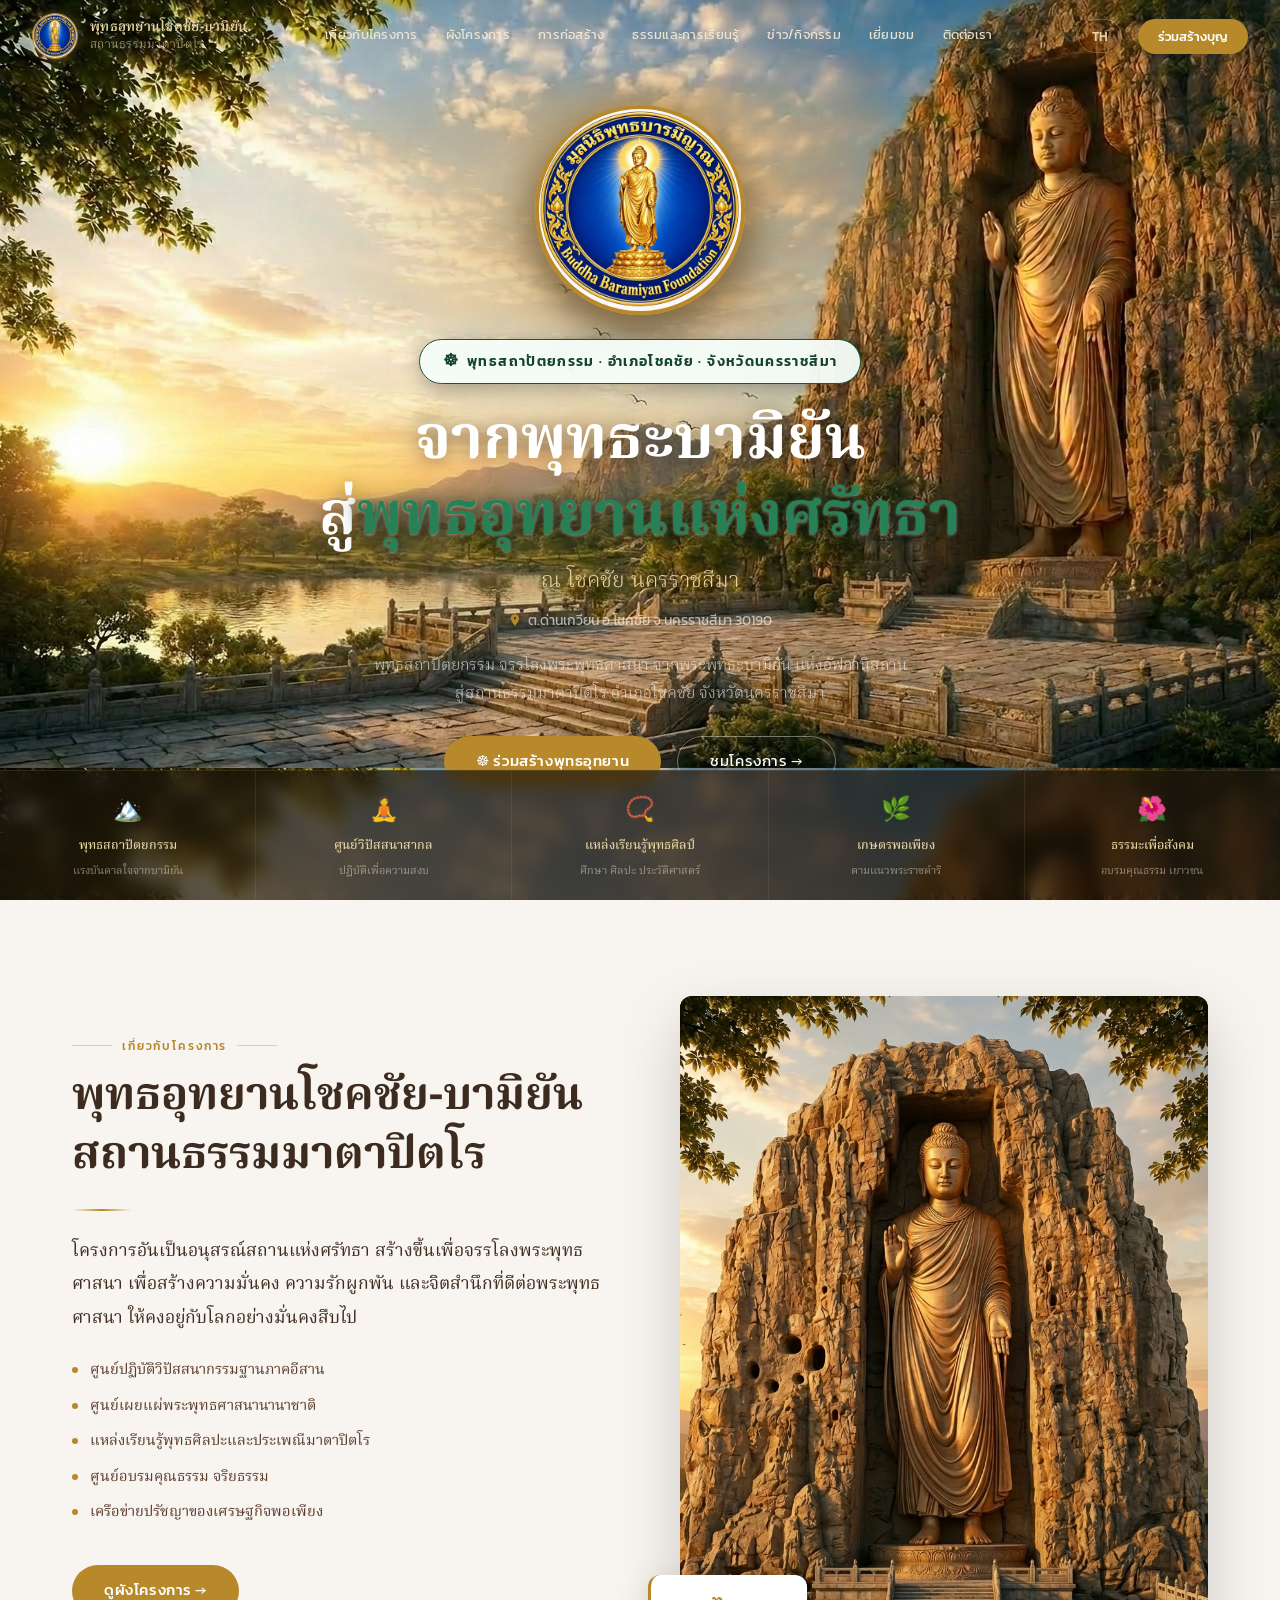
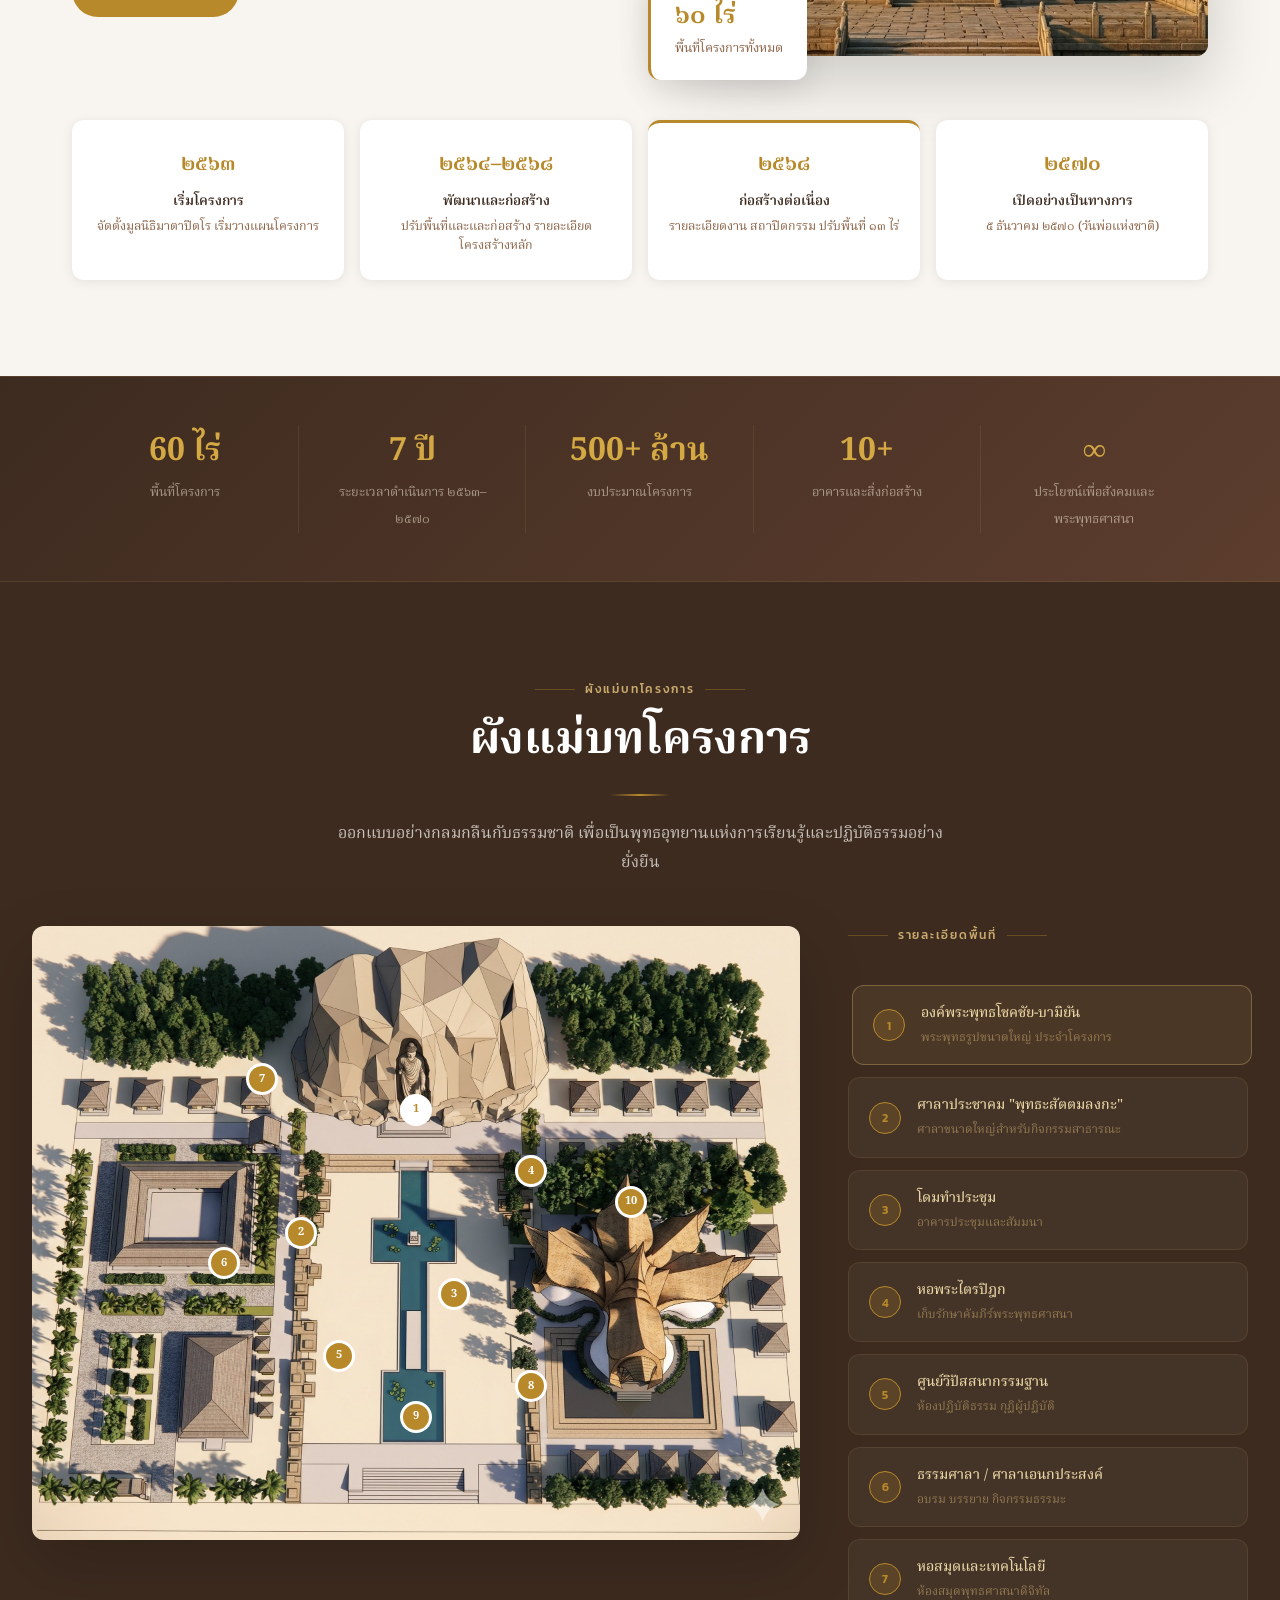
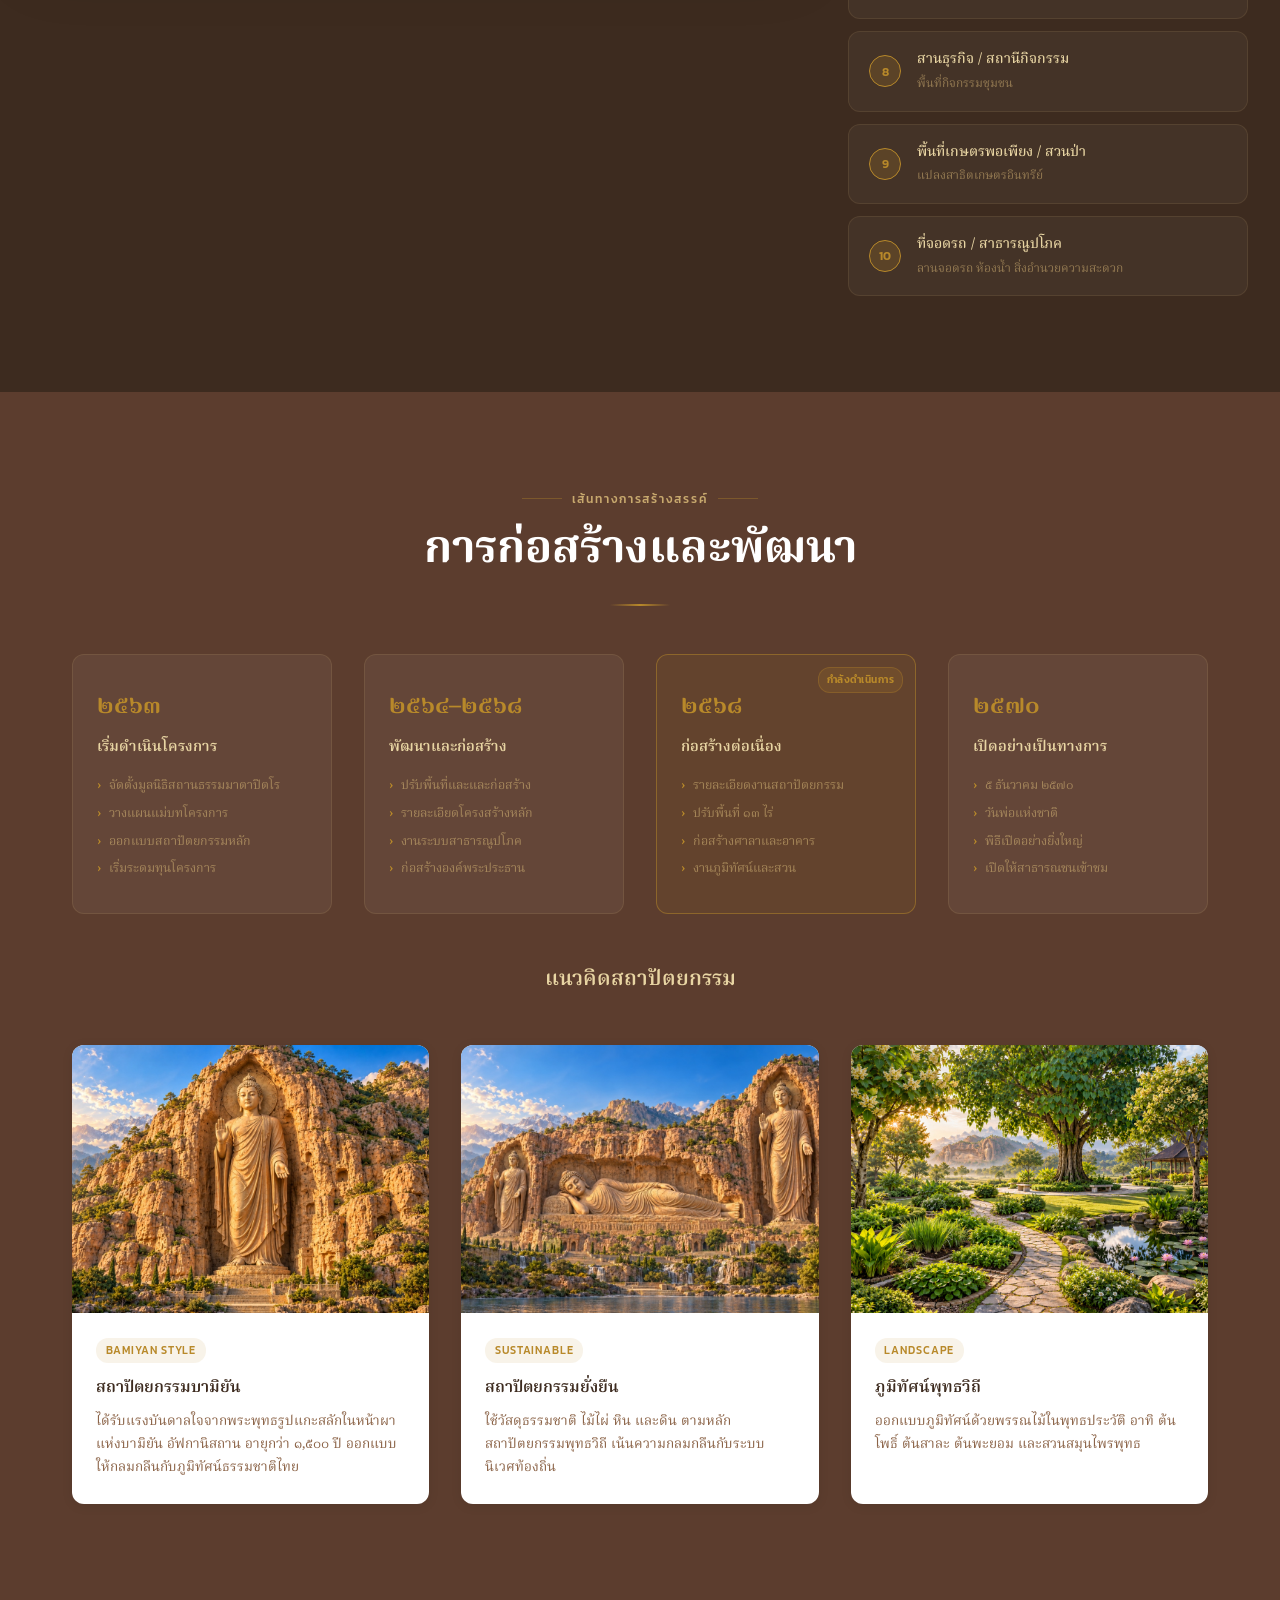
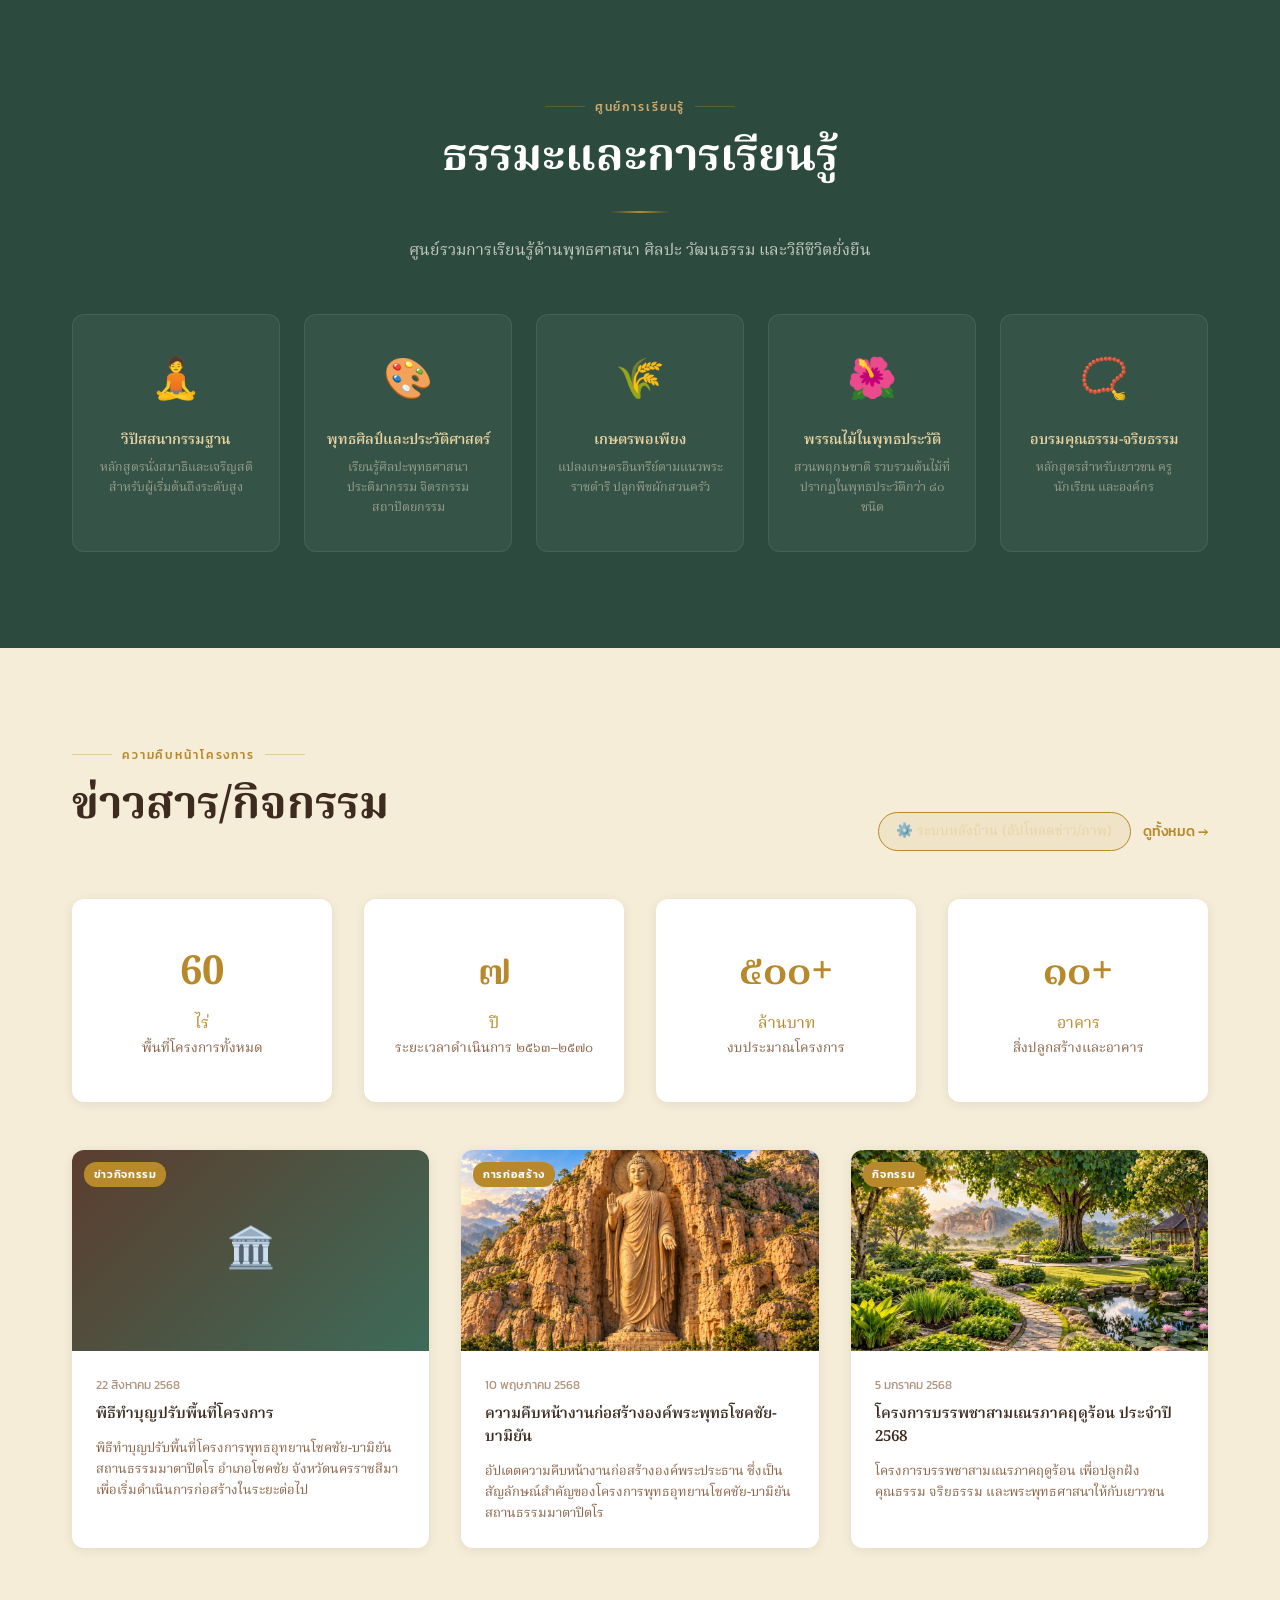
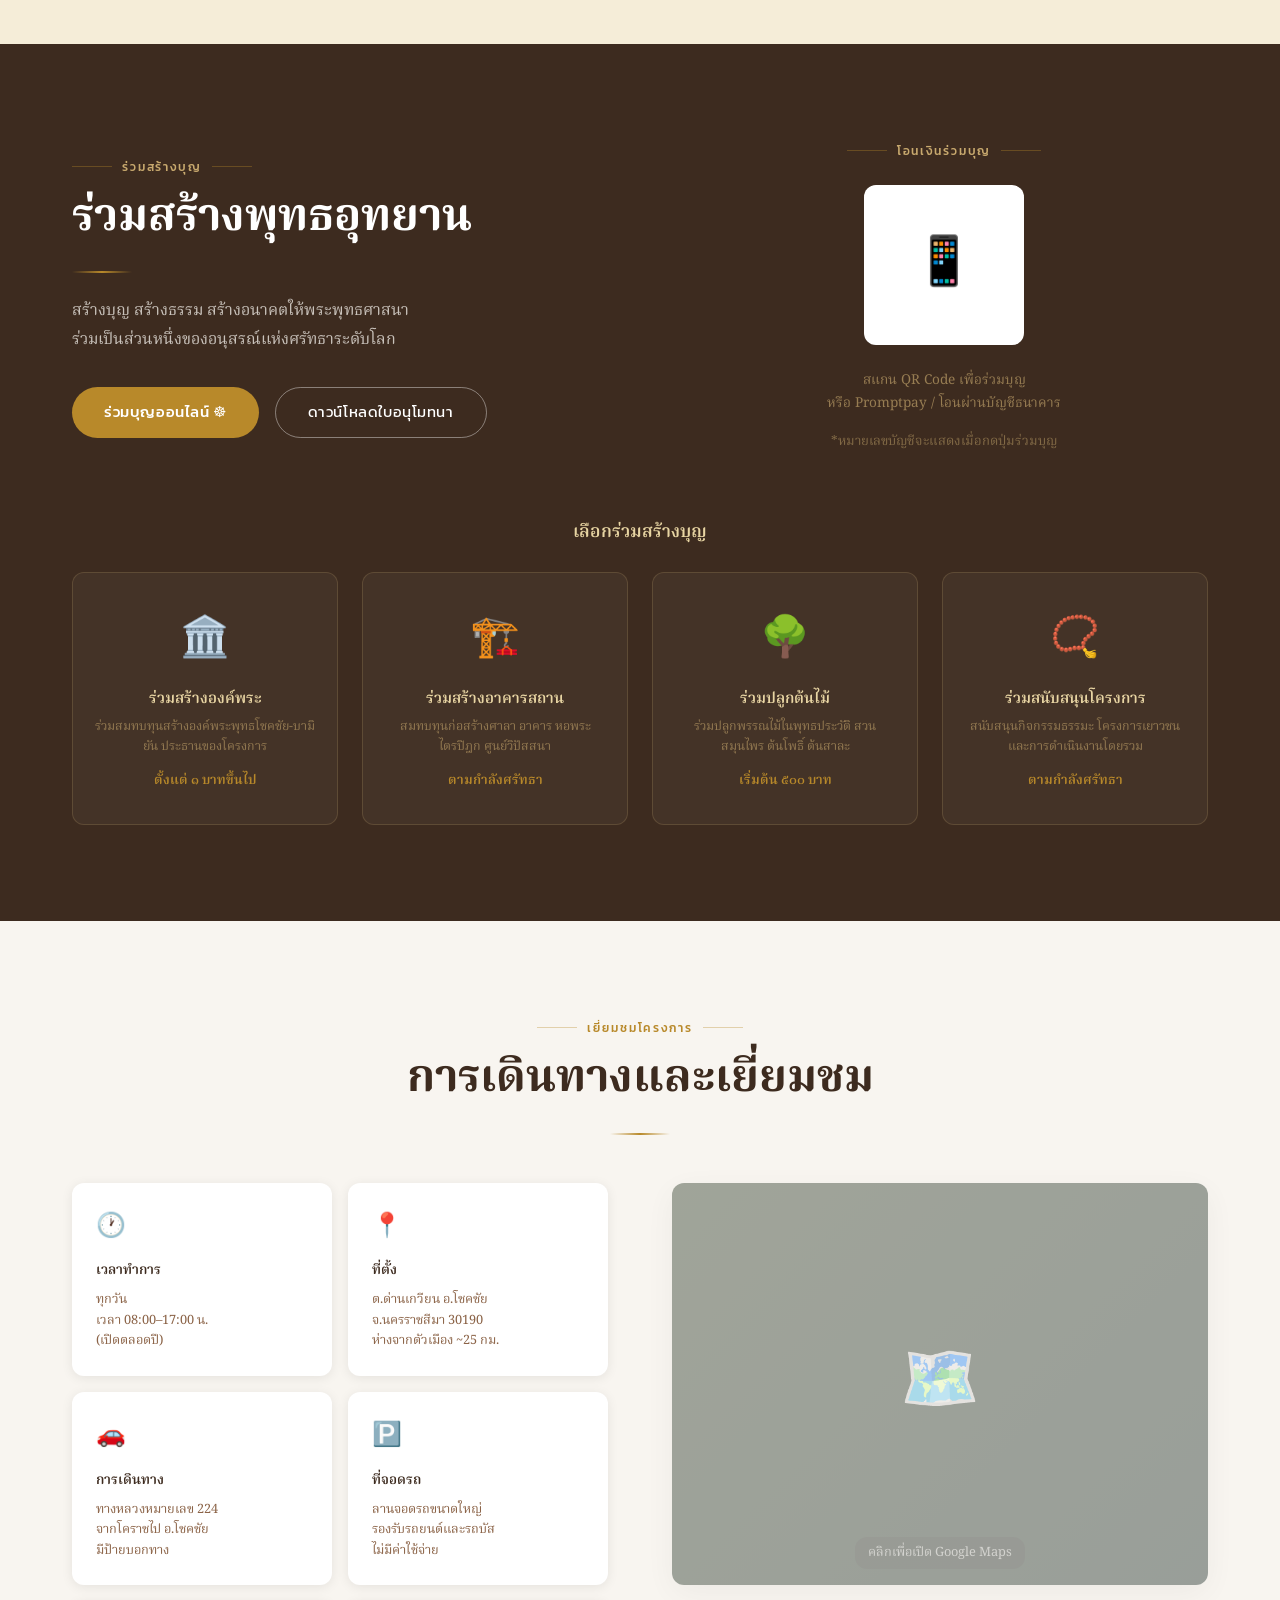
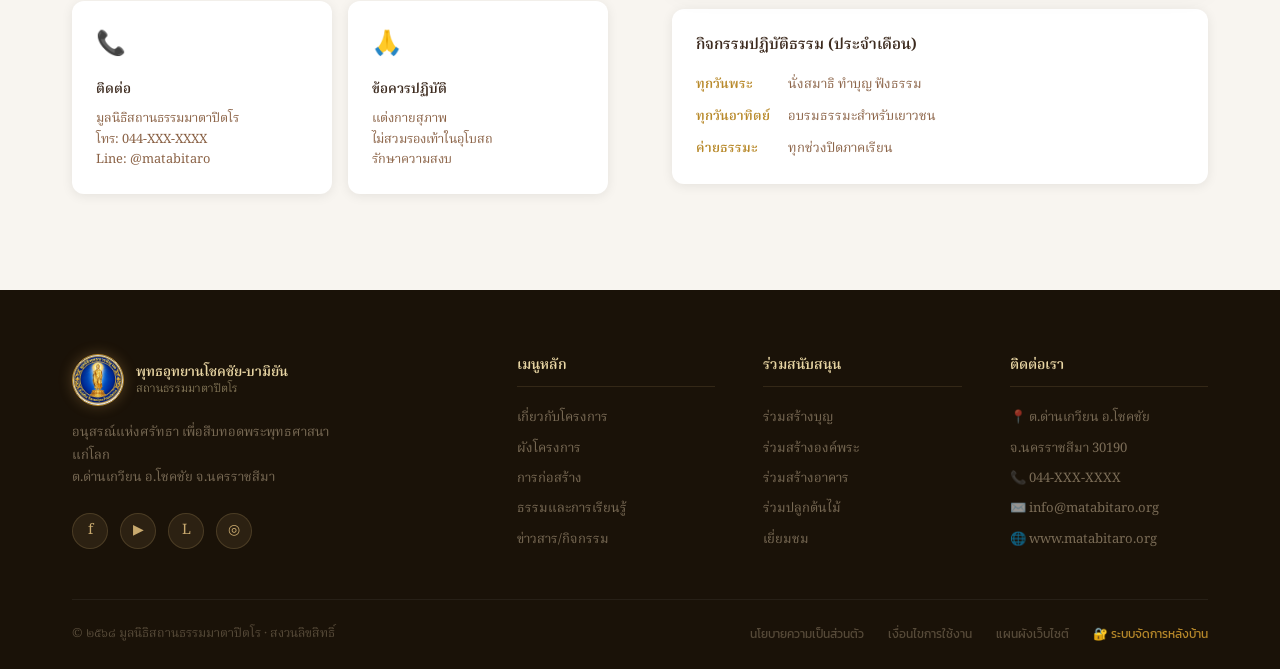
==== index.html @ bf99170a "feat: complete website design with Client-side CMS admin portal and updated assets" ====
<!DOCTYPE html>
<html lang="th">
<head>
  <meta charset="UTF-8" />
  <meta name="viewport" content="width=device-width, initial-scale=1.0" />
  <meta name="description" content="พุทธอุทยานโชคชัย-บามิยัน สถานธรรมมาตาปิตโร อำเภอโชคชัย จังหวัดนครราชสีมา — จรรโลงพระพุทธศาสนา ศูนย์วิปัสสนา และแหล่งเรียนรู้พุทธศิลป์ระดับนานาชาติ" />
  <meta name="keywords" content="พุทธอุทยานโชคชัย, บามิยัน, สถานธรรมมาตาปิตโร, วิปัสสนา, โชคชัย, นครราชสีมา, Buddhist Park, Bamiyan" />
  <meta property="og:title" content="พุทธอุทยานโชคชัย-บามิยัน สถานธรรมมาตาปิตโร" />
  <meta property="og:description" content="จรรโลงพระพุทธศาสนา สู่อนุสรณ์แห่งศรัทธาระดับโลก ณ โชคชัย นครราชสีมา" />
  <meta property="og:type" content="website" />
  <title>พุทธอุทยานโชคชัย-บามิยัน | สถานธรรมมาตาปิตโร</title>
  <link rel="icon" type="image/jpeg" href="images/logo.jpg" />
  <link rel="apple-touch-icon" href="images/logo.jpg" />
  <link rel="stylesheet" href="css/style.css" />
  <style>
    /* Direct Priority Styles for Center Hero Elements */
    .hero-content {
      display: flex !important;
      flex-direction: column !important;
      align-items: center !important;
      text-align: center !important;
      width: 100% !important;
    }
    .hero-emblem-wrap {
      display: flex !important;
      justify-content: center !important;
      align-items: center !important;
      width: 100% !important;
      margin: 0 auto 1.5rem auto !important;
    }
    .hero-emblem-img {
      width: clamp(160px, 20vw, 210px) !important;
      height: clamp(160px, 20vw, 210px) !important;
      border: 4px solid var(--gold) !important;
    }
    .hero-badge-wrap {
      display: flex !important;
      justify-content: center !important;
      width: 100% !important;
      margin: 0 auto 1.25rem auto !important;
    }
    .hero-badge {
      display: inline-flex !important;
      align-items: center !important;
      justify-content: center !important;
      color: #14432E !important;
      background: rgba(245, 252, 247, 0.96) !important;
      border: 1.5px solid #1B563B !important;
    }
    .hero-badge::before {
      color: #14432E !important;
    }
    .hero-title .highlight {
      color: #278156 !important;
      text-shadow: 0 1px 3px rgba(255, 255, 255, 0.4), 0 3px 16px rgba(0, 0, 0, 0.95), 0 0 35px rgba(39, 129, 86, 0.5) !important;
    }
    .hero-desc {
      max-width: 820px !important;
    }
    .arch-card-img {
      opacity: 1 !important;
      overflow: hidden;
    }
    .arch-card-img img {
      width: 100% !important;
      height: 100% !important;
      object-fit: cover !important;
      display: block !important;
      transition: transform 0.5s ease;
    }
    .arch-card:hover .arch-card-img img {
      transform: scale(1.06);
    }
    .news-card-img {
      opacity: 1 !important;
      overflow: hidden !important;
    }
    .news-card-img img {
      width: 100% !important;
      height: 100% !important;
      object-fit: cover !important;
      display: block !important;
      transition: transform 0.5s ease;
    }
    .news-card:hover .news-card-img img {
      transform: scale(1.06);
    }
    .news-card {
      cursor: pointer;
    }
    /* Article Reader Modal */
    .article-modal-overlay {
      position: fixed;
      inset: 0;
      background: rgba(4, 11, 7, 0.88);
      backdrop-filter: blur(12px);
      z-index: 9999;
      display: flex;
      align-items: center;
      justify-content: center;
      padding: 1.5rem;
      opacity: 0;
      pointer-events: none;
      transition: opacity 0.3s ease;
    }
    .article-modal-overlay.active {
      opacity: 1;
      pointer-events: auto;
    }
    .article-modal-container {
      background: #142E20;
      border: 1px solid rgba(200, 169, 110, 0.5);
      border-radius: 20px;
      width: 100%;
      max-width: 760px;
      max-height: 90vh;
      overflow-y: auto;
      box-shadow: 0 25px 60px rgba(0, 0, 0, 0.7);
      position: relative;
      color: #F8F5F0;
      transform: translateY(20px) scale(0.97);
      transition: transform 0.3s cubic-bezier(0.16, 1, 0.3, 1);
    }
    .article-modal-overlay.active .article-modal-container {
      transform: translateY(0) scale(1);
    }
    .article-modal-close {
      position: absolute;
      top: 16px;
      right: 18px;
      background: rgba(0, 0, 0, 0.5);
      color: #FFF;
      border: 1px solid rgba(255, 255, 255, 0.2);
      border-radius: 50%;
      width: 36px;
      height: 36px;
      font-size: 1.3rem;
      display: flex;
      align-items: center;
      justify-content: center;
      cursor: pointer;
      z-index: 10;
      transition: all 0.2s;
    }
    .article-modal-close:hover {
      background: var(--gold);
      color: #121A15;
    }
    .article-modal-img-wrap {
      width: 100%;
      aspect-ratio: 16/9;
      max-height: 380px;
      background: #0A1710;
      overflow: hidden;
      border-top-left-radius: 19px;
      border-top-right-radius: 19px;
    }
    .article-modal-img-wrap img {
      width: 100%;
      height: 100%;
      object-fit: cover;
      display: block;
    }
    .article-modal-content-wrap {
      padding: 2rem 2.25rem;
    }
    .article-modal-tag {
      display: inline-block;
      font-size: 0.75rem;
      font-weight: 700;
      background: var(--gold);
      color: #121A15;
      padding: 0.25rem 0.75rem;
      border-radius: 20px;
      margin-bottom: 0.75rem;
      letter-spacing: 0.04em;
    }
    .article-modal-date {
      font-size: 0.85rem;
      color: var(--gold-light);
      margin-bottom: 0.6rem;
    }
    .article-modal-title {
      font-family: var(--font-thai);
      font-size: 1.5rem;
      font-weight: 700;
      color: #FFF;
      line-height: 1.4;
      margin-bottom: 1.25rem;
    }
    .article-modal-body {
      font-size: 1rem;
      color: rgba(248, 245, 240, 0.88);
      line-height: 1.85;
      white-space: pre-line;
    }
    .admin-link-btn {
      display: inline-flex;
      align-items: center;
      gap: 0.5rem;
      font-size: 0.85rem;
      padding: 0.45rem 1.1rem;
      background: rgba(200, 169, 110, 0.15);
      border: 1px solid var(--gold);
      border-radius: 30px;
      color: var(--sand-light);
      text-decoration: none;
      transition: all 0.25s ease;
      cursor: pointer;
    }
    .admin-link-btn:hover {
      background: var(--gold);
      color: #121A15;
      transform: translateY(-2px);
      box-shadow: 0 4px 15px rgba(200, 169, 110, 0.3);
    }
  </style>
</head>
<body>

<!-- ============================================================
     NAVIGATION
     ============================================================ -->
<nav class="navbar" id="navbar">
  <a class="nav-logo" href="#hero">
    <img src="images/logo.jpg" alt="ตรามูลนิธิพุทธบารมีญาณ" class="nav-logo-img" />
    <div class="nav-logo-text">
      พุทธอุทยานโชคชัย-บามิยัน
      <span>สถานธรรมมาตาปิตโร</span>
    </div>
  </a>

  <ul class="nav-menu">
    <li><a class="nav-link" href="#about">เกี่ยวกับโครงการ</a></li>
    <li><a class="nav-link" href="#masterplan">ผังโครงการ</a></li>
    <li><a class="nav-link" href="#construction">การก่อสร้าง</a></li>
    <li><a class="nav-link" href="#dharma">ธรรมและการเรียนรู้</a></li>
    <li><a class="nav-link" href="#progress">ข่าว/กิจกรรม</a></li>
    <li><a class="nav-link" href="#visit">เยี่ยมชม</a></li>
    <li><a class="nav-link" href="#donate">ติดต่อเรา</a></li>
  </ul>

  <div style="display:flex; align-items:center; gap:0.5rem;">
    <button class="nav-lang">TH</button>
    <button class="nav-donate-btn" onclick="document.getElementById('donate').scrollIntoView({behavior:'smooth'})">ร่วมสร้างบุญ</button>
  </div>

  <div class="nav-hamburger" aria-label="เมนู">
    <span></span><span></span><span></span>
  </div>
</nav>

<!-- Mobile Nav Overlay -->
<div class="mobile-nav">
  <button class="mobile-nav-close">✕</button>
  <div class="mobile-nav-brand">
    <img src="images/logo.jpg" alt="ตรามูลนิธิพุทธบารมีญาณ" class="mobile-nav-logo-img" />
    <div class="mobile-nav-title">พุทธอุทยานโชคชัย-บามิยัน</div>
  </div>
  <a class="nav-link" href="#about">เกี่ยวกับโครงการ</a>
  <a class="nav-link" href="#masterplan">ผังโครงการ</a>
  <a class="nav-link" href="#construction">การก่อสร้าง</a>
  <a class="nav-link" href="#dharma">ธรรมและการเรียนรู้</a>
  <a class="nav-link" href="#progress">ข่าว/กิจกรรม</a>
  <a class="nav-link" href="#visit">เยี่ยมชม</a>
  <a class="nav-link" href="#donate">ร่วมสร้างบุญ</a>
</div>

<!-- ============================================================
     HERO SECTION
     ============================================================ -->
<section id="hero">
  <div class="hero-bg-gradient"></div>
  <div class="hero-particles"></div>

  <!-- สามารถใส่ภาพจริงในแท็กนี้ -->
  <div class="hero-bg" id="heroBg"
    style="background-image: url('images/hero-buddha.jpeg'), linear-gradient(135deg, #2C1810 0%, #1e3328 50%, #0d1f18 100%);">
  </div>

  <div class="hero-content">
    <div class="hero-emblem-wrap">
      <div class="hero-emblem-glow"></div>
      <img src="images/logo.jpg" alt="ตรามูลนิธิพุทธบารมีญาณ" class="hero-emblem-img" />
    </div>

    <div class="hero-badge-wrap">
      <div class="hero-badge">พุทธสถาปัตยกรรม · อำเภอโชคชัย · จังหวัดนครราชสีมา</div>
    </div>

    <h1 class="hero-title" data-lang-th>
      จากพุทธะบามิยัน<br>
      สู่<span class="highlight">พุทธอุทยานแห่งศรัทธา</span>
    </h1>
    <h1 class="hero-title" data-lang-en style="display:none;">
      From the Buddhas of Bamiyan<br>
      To a <span class="highlight">Park of Faith</span>
    </h1>

    <p class="hero-subtitle" data-lang-th>ณ โชคชัย นครราชสีมา</p>
    <p class="hero-subtitle" data-lang-en style="display:none;">Chokchai, Nakhon Ratchasima, Thailand</p>

    <div class="hero-location">
      <svg viewBox="0 0 24 24"><path d="M12 2C8.13 2 5 5.13 5 9c0 5.25 7 13 7 13s7-7.75 7-13c0-3.87-3.13-7-7-7zm0 9.5c-1.38 0-2.5-1.12-2.5-2.5s1.12-2.5 2.5-2.5 2.5 1.12 2.5 2.5-1.12 2.5-2.5 2.5z"/></svg>
      ต.ด่านเกวียน อ.โชคชัย จ.นครราชสีมา 30190
    </div>

    <p class="hero-desc" data-lang-th>
      พุทธสถาปัตยกรรม จรรโลงพระพุทธศาสนา จากพระพุทธะบามิยัน แห่งอัฟกานิสถาน<br>
      สู่สถานธรรมมาตาปิตโร อำเภอโชคชัย จังหวัดนครราชสีมา
    </p>
    <p class="hero-desc" data-lang-en style="display:none;">
      A monumental Buddhist architectural project inspired by the legendary Buddhas of Bamiyan, Afghanistan — recreating their spirit at Chokchai, Nakhon Ratchasima, Thailand.
    </p>

    <div class="hero-cta">
      <button class="btn-primary" onclick="document.getElementById('donate').scrollIntoView({behavior:'smooth'})">
        ☸ ร่วมสร้างพุทธอุทยาน
      </button>
      <button class="btn-outline" onclick="document.getElementById('about').scrollIntoView({behavior:'smooth'})">
        ชมโครงการ →
      </button>
    </div>
  </div>

  <!-- Feature chips bar -->
  <div class="hero-features">
    <div class="hero-feature-item">
      <div class="hero-feature-icon">🏔️</div>
      <div class="hero-feature-label">พุทธสถาปัตยกรรม</div>
      <div class="hero-feature-desc">แรงบันดาลใจจากบามิยัน</div>
    </div>
    <div class="hero-feature-item">
      <div class="hero-feature-icon">🧘</div>
      <div class="hero-feature-label">ศูนย์วิปัสสนาสากล</div>
      <div class="hero-feature-desc">ปฏิบัติเพื่อความสงบ</div>
    </div>
    <div class="hero-feature-item">
      <div class="hero-feature-icon">📿</div>
      <div class="hero-feature-label">แหล่งเรียนรู้พุทธศิลป์</div>
      <div class="hero-feature-desc">ศึกษา ศิลปะ ประวัติศาสตร์</div>
    </div>
    <div class="hero-feature-item">
      <div class="hero-feature-icon">🌿</div>
      <div class="hero-feature-label">เกษตรพอเพียง</div>
      <div class="hero-feature-desc">ตามแนวพระราชดำริ</div>
    </div>
    <div class="hero-feature-item">
      <div class="hero-feature-icon">🌺</div>
      <div class="hero-feature-label">ธรรมะเพื่อสังคม</div>
      <div class="hero-feature-desc">อบรมคุณธรรม เยาวชน</div>
    </div>
  </div>

  <div class="hero-scroll-indicator">
    <div class="scroll-mouse"></div>
    <span>เลื่อนลง</span>
  </div>
</section>

<!-- ============================================================
     ABOUT SECTION
     ============================================================ -->
<section id="about">
  <div class="container">
    <div class="about-grid">
      <div class="about-text reveal-left">
        <div class="section-eyebrow">เกี่ยวกับโครงการ</div>
        <h2 class="section-title">
          พุทธอุทยานโชคชัย-บามิยัน<br>
          สถานธรรมมาตาปิตโร
        </h2>
        <div class="divider-gold"></div>
        <p class="about-lead">
          โครงการอันเป็นอนุสรณ์สถานแห่งศรัทธา สร้างขึ้นเพื่อจรรโลงพระพุทธศาสนา
          เพื่อสร้างความมั่นคง ความรักผูกพัน และจิตสำนึกที่ดีต่อพระพุทธศาสนา
          ให้คงอยู่กับโลกอย่างมั่นคงสืบไป
        </p>
        <div class="about-features">
          <div class="about-feature">
            <div class="about-feature-dot"></div>
            <span>ศูนย์ปฏิบัติวิปัสสนากรรมฐานภาคอีสาน</span>
          </div>
          <div class="about-feature">
            <div class="about-feature-dot"></div>
            <span>ศูนย์เผยแผ่พระพุทธศาสนานานาชาติ</span>
          </div>
          <div class="about-feature">
            <div class="about-feature-dot"></div>
            <span>แหล่งเรียนรู้พุทธศิลปะและประเพณีมาตาปิตโร</span>
          </div>
          <div class="about-feature">
            <div class="about-feature-dot"></div>
            <span>ศูนย์อบรมคุณธรรม จริยธรรม</span>
          </div>
          <div class="about-feature">
            <div class="about-feature-dot"></div>
            <span>เครือข่ายปรัชญาของเศรษฐกิจพอเพียง</span>
          </div>
        </div>
        <a class="btn-primary" href="#masterplan" style="display:inline-flex; margin-top:0.5rem;">
          ดูผังโครงการ →
        </a>
      </div>

      <div class="about-visual reveal-right">
        <div class="about-img-wrap">
          <img src="images/about-buddha.jpeg" alt="องค์พระพุทธโชคชัย-บามิยัน"
               style="width:100%;height:100%;object-fit:cover;"
               onerror="this.style.display='none'">
          <div class="about-img-placeholder">🏔️</div>
        </div>
        <div class="about-stat-card">
          <div class="stat-number">๖๐ ไร่</div>
          <div class="stat-label">พื้นที่โครงการทั้งหมด</div>
        </div>
      </div>
    </div>

    <!-- Timeline -->
    <div class="timeline stagger-children" style="margin-top:4rem;">
      <div class="timeline-item">
        <div class="timeline-year">๒๕๖๓</div>
        <div class="timeline-label">เริ่มโครงการ</div>
        <div class="timeline-desc">จัดตั้งมูลนิธิมาตาปิตโร เริ่มวางแผนโครงการ</div>
      </div>
      <div class="timeline-item">
        <div class="timeline-year">๒๕๖๔–๒๕๖๘</div>
        <div class="timeline-label">พัฒนาและก่อสร้าง</div>
        <div class="timeline-desc">ปรับพื้นที่และและก่อสร้าง รายละเอียดโครงสร้างหลัก</div>
      </div>
      <div class="timeline-item" style="border-top-color: var(--gold);">
        <div class="timeline-year">๒๕๖๘</div>
        <div class="timeline-label">ก่อสร้างต่อเนื่อง</div>
        <div class="timeline-desc">รายละเอียดงาน สถาปิดกรรม ปรับพื้นที่ ๑๓ ไร่</div>
      </div>
      <div class="timeline-item">
        <div class="timeline-year">๒๕๗๐</div>
        <div class="timeline-label">เปิดอย่างเป็นทางการ</div>
        <div class="timeline-desc">๕ ธันวาคม ๒๕๗๐ (วันพ่อแห่งชาติ)</div>
      </div>
    </div>
  </div>
</section>

<!-- ============================================================
     STATS BANNER
     ============================================================ -->
<div class="stats-banner">
  <div class="container">
    <div class="stats-banner-grid">
      <div class="stats-banner-item">
        <span class="stats-banner-num" data-counter data-target="60" data-suffix=" ไร่">60 ไร่</span>
        <span class="stats-banner-label">พื้นที่โครงการ</span>
      </div>
      <div class="stats-banner-item">
        <span class="stats-banner-num" data-counter data-target="7" data-suffix=" ปี">7 ปี</span>
        <span class="stats-banner-label">ระยะเวลาดำเนินการ ๒๕๖๓–๒๕๗๐</span>
      </div>
      <div class="stats-banner-item">
        <span class="stats-banner-num" data-counter data-target="500" data-suffix="+ ล้าน">500+ ล้าน</span>
        <span class="stats-banner-label">งบประมาณโครงการ</span>
      </div>
      <div class="stats-banner-item">
        <span class="stats-banner-num" data-counter data-target="10" data-suffix="+">10+</span>
        <span class="stats-banner-label">อาคารและสิ่งก่อสร้าง</span>
      </div>
      <div class="stats-banner-item">
        <span class="stats-banner-num">∞</span>
        <span class="stats-banner-label">ประโยชน์เพื่อสังคมและพระพุทธศาสนา</span>
      </div>
    </div>
  </div>
</div>

<!-- ============================================================
     MASTERPLAN SECTION
     ============================================================ -->
<section id="masterplan">
  <div class="container-wide">
    <div style="text-align:center; margin-bottom:3rem;">
      <div class="section-eyebrow center" style="color:var(--sand);">ผังแม่บทโครงการ</div>
      <h2 class="section-title white center">ผังแม่บทโครงการ</h2>
      <div class="divider-gold center"></div>
      <p class="section-subtitle center white">
        ออกแบบอย่างกลมกลืนกับธรรมชาติ เพื่อเป็นพุทธอุทยานแห่งการเรียนรู้และปฏิบัติธรรมอย่างยั่งยืน
      </p>
    </div>

    <div class="masterplan-grid reveal">
      <!-- Map -->
      <div class="masterplan-map-wrap">
        <img src="images/masterplan.jpeg" alt="ผังแม่บทโครงการ"
             style="width:100%;height:100%;object-fit:cover;"
             onerror="this.style.display='none'">
        <div class="masterplan-map-bg">🗺️</div>

        <!-- Hotspots — ตำแหน่งโดยประมาณ สามารถปรับได้ตาม masterplan จริง -->
        <div class="masterplan-hotspot" data-id="1" style="top:30%;left:50%;">1</div>
        <div class="masterplan-hotspot" data-id="2" style="top:50%;left:35%;">2</div>
        <div class="masterplan-hotspot" data-id="3" style="top:60%;left:55%;">3</div>
        <div class="masterplan-hotspot" data-id="4" style="top:40%;left:65%;">4</div>
        <div class="masterplan-hotspot" data-id="5" style="top:70%;left:40%;">5</div>
        <div class="masterplan-hotspot" data-id="6" style="top:55%;left:25%;">6</div>
        <div class="masterplan-hotspot" data-id="7" style="top:25%;left:30%;">7</div>
        <div class="masterplan-hotspot" data-id="8" style="top:75%;left:65%;">8</div>
        <div class="masterplan-hotspot" data-id="9" style="top:80%;left:50%;">9</div>
        <div class="masterplan-hotspot" data-id="10" style="top:45%;left:78%;">10</div>
      </div>

      <!-- Legend -->
      <div class="masterplan-list">
        <div style="margin-bottom:1rem;">
          <div class="section-eyebrow" style="color:var(--sand); font-size:0.72rem;">รายละเอียดพื้นที่</div>
        </div>
        <div class="masterplan-item" data-id="1">
          <div class="masterplan-num">1</div>
          <div class="masterplan-item-text">
            <div class="masterplan-item-name">องค์พระพุทธโชคชัย-บามิยัน</div>
            <div class="masterplan-item-desc">พระพุทธรูปขนาดใหญ่ ประจำโครงการ</div>
          </div>
        </div>
        <div class="masterplan-item" data-id="2">
          <div class="masterplan-num">2</div>
          <div class="masterplan-item-text">
            <div class="masterplan-item-name">ศาลาประชาคม "พุทธะสัตตมลงกะ"</div>
            <div class="masterplan-item-desc">ศาลาขนาดใหญ่สำหรับกิจกรรมสาธารณะ</div>
          </div>
        </div>
        <div class="masterplan-item" data-id="3">
          <div class="masterplan-num">3</div>
          <div class="masterplan-item-text">
            <div class="masterplan-item-name">โดมทำประชุม</div>
            <div class="masterplan-item-desc">อาคารประชุมและสัมมนา</div>
          </div>
        </div>
        <div class="masterplan-item" data-id="4">
          <div class="masterplan-num">4</div>
          <div class="masterplan-item-text">
            <div class="masterplan-item-name">หอพระไตรปิฎก</div>
            <div class="masterplan-item-desc">เก็บรักษาคัมภีร์พระพุทธศาสนา</div>
          </div>
        </div>
        <div class="masterplan-item" data-id="5">
          <div class="masterplan-num">5</div>
          <div class="masterplan-item-text">
            <div class="masterplan-item-name">ศูนย์วิปัสสนากรรมฐาน</div>
            <div class="masterplan-item-desc">ห้องปฏิบัติธรรม กุฏิผู้ปฏิบัติ</div>
          </div>
        </div>
        <div class="masterplan-item" data-id="6">
          <div class="masterplan-num">6</div>
          <div class="masterplan-item-text">
            <div class="masterplan-item-name">ธรรมศาลา / ศาลาเอนกประสงค์</div>
            <div class="masterplan-item-desc">อบรม บรรยาย กิจกรรมธรรมะ</div>
          </div>
        </div>
        <div class="masterplan-item" data-id="7">
          <div class="masterplan-num">7</div>
          <div class="masterplan-item-text">
            <div class="masterplan-item-name">หอสมุดและเทคโนโลยี</div>
            <div class="masterplan-item-desc">ห้องสมุดพุทธศาสนาดิจิทัล</div>
          </div>
        </div>
        <div class="masterplan-item" data-id="8">
          <div class="masterplan-num">8</div>
          <div class="masterplan-item-text">
            <div class="masterplan-item-name">สานธุรกิจ / สถานีกิจกรรม</div>
            <div class="masterplan-item-desc">พื้นที่กิจกรรมชุมชน</div>
          </div>
        </div>
        <div class="masterplan-item" data-id="9">
          <div class="masterplan-num">9</div>
          <div class="masterplan-item-text">
            <div class="masterplan-item-name">พื้นที่เกษตรพอเพียง / สวนป่า</div>
            <div class="masterplan-item-desc">แปลงสาธิตเกษตรอินทรีย์</div>
          </div>
        </div>
        <div class="masterplan-item" data-id="10">
          <div class="masterplan-num">10</div>
          <div class="masterplan-item-text">
            <div class="masterplan-item-name">ที่จอดรถ / สาธารณูปโภค</div>
            <div class="masterplan-item-desc">ลานจอดรถ ห้องน้ำ สิ่งอำนวยความสะดวก</div>
          </div>
        </div>
      </div>
    </div>
  </div>
</section>

<!-- ============================================================
     CONSTRUCTION SECTION
     ============================================================ -->
<section id="construction">
  <div class="container">
    <div style="text-align:center; margin-bottom:1rem;">
      <div class="section-eyebrow center" style="color:var(--sand);">เส้นทางการสร้างสรรค์</div>
      <h2 class="section-title white center">การก่อสร้างและพัฒนา</h2>
      <div class="divider-gold center"></div>
    </div>

    <div class="construction-phases stagger-children">
      <div class="phase-card">
        <div class="phase-year">๒๕๖๓</div>
        <div class="phase-title">เริ่มดำเนินโครงการ</div>
        <div class="phase-items">
          <div class="phase-item">จัดตั้งมูลนิธิสถานธรรมมาตาปิตโร</div>
          <div class="phase-item">วางแผนแม่บทโครงการ</div>
          <div class="phase-item">ออกแบบสถาปัตยกรรมหลัก</div>
          <div class="phase-item">เริ่มระดมทุนโครงการ</div>
        </div>
      </div>
      <div class="phase-card">
        <div class="phase-year">๒๕๖๔–๒๕๖๘</div>
        <div class="phase-title">พัฒนาและก่อสร้าง</div>
        <div class="phase-items">
          <div class="phase-item">ปรับพื้นที่และและก่อสร้าง</div>
          <div class="phase-item">รายละเอียดโครงสร้างหลัก</div>
          <div class="phase-item">งานระบบสาธารณูปโภค</div>
          <div class="phase-item">ก่อสร้างองค์พระประธาน</div>
        </div>
      </div>
      <div class="phase-card current">
        <div class="phase-year">๒๕๖๘</div>
        <div class="phase-title">ก่อสร้างต่อเนื่อง</div>
        <div class="phase-items">
          <div class="phase-item">รายละเอียดงานสถาปัตยกรรม</div>
          <div class="phase-item">ปรับพื้นที่ ๑๓ ไร่</div>
          <div class="phase-item">ก่อสร้างศาลาและอาคาร</div>
          <div class="phase-item">งานภูมิทัศน์และสวน</div>
        </div>
      </div>
      <div class="phase-card">
        <div class="phase-year">๒๕๗๐</div>
        <div class="phase-title">เปิดอย่างเป็นทางการ</div>
        <div class="phase-items">
          <div class="phase-item">๕ ธันวาคม ๒๕๗๐</div>
          <div class="phase-item">วันพ่อแห่งชาติ</div>
          <div class="phase-item">พิธีเปิดอย่างยิ่งใหญ่</div>
          <div class="phase-item">เปิดให้สาธารณชนเข้าชม</div>
        </div>
      </div>
    </div>

    <!-- Architecture cards -->
    <div style="margin-top:3rem;">
      <h3 style="font-family:var(--font-thai);font-size:1.3rem;font-weight:600;color:var(--sand-light);margin-bottom:2rem;text-align:center;">
        แนวคิดสถาปัตยกรรม
      </h3>
      <div class="arch-grid stagger-children">
        <div class="arch-card">
          <div class="arch-card-img">
            <img src="images/arch-bamiyan.jpg" alt="สถาปัตยกรรมบามิยัน พระพุทธรูปแกะสลักหน้าผา" />
          </div>
          <div class="arch-card-body">
            <div class="arch-card-tag">BAMIYAN STYLE</div>
            <div class="arch-card-title">สถาปัตยกรรมบามิยัน</div>
            <p class="arch-card-text">ได้รับแรงบันดาลใจจากพระพุทธรูปแกะสลักในหน้าผาแห่งบามิยัน อัฟกานิสถาน อายุกว่า ๑,๕๐๐ ปี ออกแบบให้กลมกลืนกับภูมิทัศน์ธรรมชาติไทย</p>
          </div>
        </div>
        <div class="arch-card">
          <div class="arch-card-img">
            <img src="images/arch-sustainable.jpg" alt="สถาปัตยกรรมยั่งยืน ผาสลักพระพุทธรูปและธรรมชาติแวดล้อม" />
          </div>
          <div class="arch-card-body">
            <div class="arch-card-tag">SUSTAINABLE</div>
            <div class="arch-card-title">สถาปัตยกรรมยั่งยืน</div>
            <p class="arch-card-text">ใช้วัสดุธรรมชาติ ไม้ไผ่ หิน และดิน ตามหลักสถาปัตยกรรมพุทธวิถี เน้นความกลมกลืนกับระบบนิเวศท้องถิ่น</p>
          </div>
        </div>
        <div class="arch-card">
          <div class="arch-card-img">
            <img src="images/arch-landscape.jpg" alt="ภูมิทัศน์พุทธวิถี สวนพุทธประวัติและสระบัว" />
          </div>
          <div class="arch-card-body">
            <div class="arch-card-tag">LANDSCAPE</div>
            <div class="arch-card-title">ภูมิทัศน์พุทธวิถี</div>
            <p class="arch-card-text">ออกแบบภูมิทัศน์ด้วยพรรณไม้ในพุทธประวัติ อาทิ ต้นโพธิ์ ต้นสาละ ต้นพะยอม และสวนสมุนไพรพุทธ</p>
          </div>
        </div>
      </div>
    </div>
  </div>
</section>

<!-- ============================================================
     DHARMA SECTION
     ============================================================ -->
<section id="dharma">
  <div class="container">
    <div style="text-align:center; margin-bottom:1rem;">
      <div class="section-eyebrow center" style="color:var(--sand);">ศูนย์การเรียนรู้</div>
      <h2 class="section-title white center">ธรรมะและการเรียนรู้</h2>
      <div class="divider-gold center"></div>
      <p class="section-subtitle center white">
        ศูนย์รวมการเรียนรู้ด้านพุทธศาสนา ศิลปะ วัฒนธรรม และวิถีชีวิตยั่งยืน
      </p>
    </div>

    <div class="dharma-grid stagger-children" style="margin-top:3rem;">
      <div class="dharma-card">
        <div class="dharma-icon">🧘</div>
        <div class="dharma-name">วิปัสสนากรรมฐาน</div>
        <p class="dharma-desc">หลักสูตรนั่งสมาธิและเจริญสติ สำหรับผู้เริ่มต้นถึงระดับสูง</p>
      </div>
      <div class="dharma-card">
        <div class="dharma-icon">🎨</div>
        <div class="dharma-name">พุทธศิลป์และประวัติศาสตร์</div>
        <p class="dharma-desc">เรียนรู้ศิลปะพุทธศาสนา ประติมากรรม จิตรกรรม สถาปัตยกรรม</p>
      </div>
      <div class="dharma-card">
        <div class="dharma-icon">🌾</div>
        <div class="dharma-name">เกษตรพอเพียง</div>
        <p class="dharma-desc">แปลงเกษตรอินทรีย์ตามแนวพระราชดำริ ปลูกพืชผักสวนครัว</p>
      </div>
      <div class="dharma-card">
        <div class="dharma-icon">🌺</div>
        <div class="dharma-name">พรรณไม้ในพุทธประวัติ</div>
        <p class="dharma-desc">สวนพฤกษชาติ รวบรวมต้นไม้ที่ปรากฏในพุทธประวัติกว่า ๘๐ ชนิด</p>
      </div>
      <div class="dharma-card">
        <div class="dharma-icon">📿</div>
        <div class="dharma-name">อบรมคุณธรรม-จริยธรรม</div>
        <p class="dharma-desc">หลักสูตรสำหรับเยาวชน ครู นักเรียน และองค์กร</p>
      </div>
    </div>
  </div>
</section>

<!-- ============================================================
     NEWS & PROGRESS SECTION
     ============================================================ -->
<section id="progress">
  <div class="container">
    <div style="display:flex;align-items:flex-end;justify-content:space-between;flex-wrap:wrap;gap:1rem;margin-bottom:3rem;">
      <div>
        <div class="section-eyebrow">ความคืบหน้าโครงการ</div>
        <h2 class="section-title">ข่าวสาร/กิจกรรม</h2>
      </div>
      <div style="display:flex;align-items:center;gap:0.75rem;flex-wrap:wrap;">
        <a href="admin.html" class="admin-link-btn" title="ระบบหลังบ้านสำหรับอัปโหลดข่าวสารและภาพกิจกรรม">
          ⚙️ ระบบหลังบ้าน (อัปโหลดข่าว/ภาพ)
        </a>
        <a href="#progress" style="font-family:var(--font-ui);font-size:0.85rem;color:var(--gold);font-weight:500;display:flex;align-items:center;gap:6px;">
          ดูทั้งหมด →
        </a>
      </div>
    </div>

    <!-- Stats -->
    <div class="progress-stats stagger-children">
      <div class="stat-card">
        <span class="stat-number-big" data-counter data-target="60" data-suffix="">
          <span>๖๐</span>
        </span>
        <span style="font-size:1rem;color:var(--gold);font-family:var(--font-thai)">ไร่</span>
        <p class="stat-desc">พื้นที่โครงการทั้งหมด</p>
      </div>
      <div class="stat-card">
        <span class="stat-number-big">
          <span style="font-family:var(--font-thai)">๗</span>
        </span>
        <span style="font-size:1rem;color:var(--gold);font-family:var(--font-thai)">ปี</span>
        <p class="stat-desc">ระยะเวลาดำเนินการ ๒๕๖๓–๒๕๗๐</p>
      </div>
      <div class="stat-card">
        <span class="stat-number-big">
          <span style="font-family:var(--font-thai)">๕๐๐+</span>
        </span>
        <span style="font-size:1rem;color:var(--gold);font-family:var(--font-thai)">ล้านบาท</span>
        <p class="stat-desc">งบประมาณโครงการ</p>
      </div>
      <div class="stat-card">
        <span class="stat-number-big">
          <span style="font-family:var(--font-thai)">๑๐+</span>
        </span>
        <span style="font-size:1rem;color:var(--gold);font-family:var(--font-thai)">อาคาร</span>
        <p class="stat-desc">สิ่งปลูกสร้างและอาคาร</p>
      </div>
    </div>

    <!-- News Grid -->
    <div class="news-grid stagger-children" id="newsGrid" style="margin-top:3rem;">
      <div class="news-card">
        <div class="news-card-img">
          🏛️
          <span class="news-card-category">ข่าวกิจกรรม</span>
        </div>
        <div class="news-card-body">
          <div class="news-card-date">22 สิงหาคม 2568</div>
          <h3 class="news-card-title">พิธีทำบุญปรับพื้นที่โครงการ</h3>
          <p class="news-card-excerpt">พิธีทำบุญปรับพื้นที่โครงการพุทธอุทยานโชคชัย-บามิยัน สถานธรรมมาตาปิตโร อำเภอโชคชัย จังหวัดนครราชสีมา เพื่อเริ่มดำเนินการก่อสร้างในระยะต่อไป</p>
        </div>
      </div>
      <div class="news-card">
        <div class="news-card-img">
          🏗️
          <span class="news-card-category">การก่อสร้าง</span>
        </div>
        <div class="news-card-body">
          <div class="news-card-date">10 พฤษภาคม 2568</div>
          <h3 class="news-card-title">ความคืบหน้างานก่อสร้างองค์พระพุทธโชคชัย-บามิยัน</h3>
          <p class="news-card-excerpt">อัปเดตความคืบหน้างานก่อสร้างองค์พระประธาน ซึ่งเป็นสัญลักษณ์สำคัญของโครงการพุทธอุทยานโชคชัย-บามิยัน สถานธรรมมาตาปิตโร</p>
        </div>
      </div>
      <div class="news-card">
        <div class="news-card-img">
          📿
          <span class="news-card-category">กิจกรรม</span>
        </div>
        <div class="news-card-body">
          <div class="news-card-date">5 มกราคม 2568</div>
          <h3 class="news-card-title">โครงการบรรพชาสามเณรภาคฤดูร้อน ประจำปี 2568</h3>
          <p class="news-card-excerpt">โครงการบรรพชาสามเณรภาคฤดูร้อน เพื่อปลูกฝังคุณธรรม จริยธรรม และพระพุทธศาสนาให้กับเยาวชน</p>
        </div>
      </div>
    </div>
  </div>
</section>

<!-- ============================================================
     DONATE SECTION
     ============================================================ -->
<section id="donate">
  <div class="container">
    <div class="donate-intro">
      <div class="reveal-left">
        <div class="section-eyebrow" style="color:var(--sand);">ร่วมสร้างบุญ</div>
        <h2 class="section-title white">ร่วมสร้างพุทธอุทยาน</h2>
        <div class="divider-gold"></div>
        <p class="section-subtitle white">
          สร้างบุญ สร้างธรรม สร้างอนาคตให้พระพุทธศาสนา<br>
          ร่วมเป็นส่วนหนึ่งของอนุสรณ์แห่งศรัทธาระดับโลก
        </p>
        <div style="display:flex;flex-wrap:wrap;gap:1rem;margin-top:2rem;">
          <button class="btn-primary">ร่วมบุญออนไลน์ ☸</button>
          <button class="btn-outline">ดาวน์โหลดใบอนุโมทนา</button>
        </div>
      </div>

      <div class="qr-section reveal-right" style="margin-top:0;padding-top:0;border-top:none;">
        <div class="section-eyebrow" style="color:var(--sand);justify-content:center;">โอนเงินร่วมบุญ</div>
        <div class="qr-placeholder">📱</div>
        <div class="qr-label">สแกน QR Code เพื่อร่วมบุญ<br>หรือ Promptpay / โอนผ่านบัญชีธนาคาร</div>
        <div style="margin-top:1rem;font-family:var(--font-thai);font-size:0.82rem;color:rgba(200,169,110,0.5);">
          *หมายเลขบัญชีจะแสดงเมื่อกดปุ่มร่วมบุญ
        </div>
      </div>
    </div>

    <h3 style="font-family:var(--font-thai);font-size:1.1rem;font-weight:600;color:var(--sand-light);margin-bottom:1.5rem;text-align:center;">
      เลือกร่วมสร้างบุญ
    </h3>
    <div class="donate-options stagger-children">
      <div class="donate-card">
        <div class="donate-card-icon">🏛️</div>
        <div class="donate-card-title">ร่วมสร้างองค์พระ</div>
        <p class="donate-card-desc">ร่วมสมทบทุนสร้างองค์พระพุทธโชคชัย-บามิยัน ประธานของโครงการ</p>
        <div class="donate-card-amount">ตั้งแต่ ๑ บาทขึ้นไป</div>
      </div>
      <div class="donate-card">
        <div class="donate-card-icon">🏗️</div>
        <div class="donate-card-title">ร่วมสร้างอาคารสถาน</div>
        <p class="donate-card-desc">สมทบทุนก่อสร้างศาลา อาคาร หอพระไตรปิฎก ศูนย์วิปัสสนา</p>
        <div class="donate-card-amount">ตามกำลังศรัทธา</div>
      </div>
      <div class="donate-card">
        <div class="donate-card-icon">🌳</div>
        <div class="donate-card-title">ร่วมปลูกต้นไม้</div>
        <p class="donate-card-desc">ร่วมปลูกพรรณไม้ในพุทธประวัติ สวนสมุนไพร ต้นโพธิ์ ต้นสาละ</p>
        <div class="donate-card-amount">เริ่มต้น ๕๐๐ บาท</div>
      </div>
      <div class="donate-card">
        <div class="donate-card-icon">📿</div>
        <div class="donate-card-title">ร่วมสนับสนุนโครงการ</div>
        <p class="donate-card-desc">สนับสนุนกิจกรรมธรรมะ โครงการเยาวชน และการดำเนินงานโดยรวม</p>
        <div class="donate-card-amount">ตามกำลังศรัทธา</div>
      </div>
    </div>
  </div>
</section>

<!-- ============================================================
     VISIT SECTION
     ============================================================ -->
<section id="visit">
  <div class="container">
    <div style="text-align:center; margin-bottom:3rem;">
      <div class="section-eyebrow center">เยี่ยมชมโครงการ</div>
      <h2 class="section-title center">การเดินทางและเยี่ยมชม</h2>
      <div class="divider-gold center"></div>
    </div>

    <div class="visit-grid">
      <div class="reveal-left">
        <div class="visit-info-cards">
          <div class="visit-info-card">
            <div class="visit-info-icon">🕐</div>
            <div class="visit-info-title">เวลาทำการ</div>
            <p class="visit-info-text">ทุกวัน<br>เวลา 08:00–17:00 น.<br>(เปิดตลอดปี)</p>
          </div>
          <div class="visit-info-card">
            <div class="visit-info-icon">📍</div>
            <div class="visit-info-title">ที่ตั้ง</div>
            <p class="visit-info-text">ต.ด่านเกวียน อ.โชคชัย<br>จ.นครราชสีมา 30190<br>ห่างจากตัวเมือง ~25 กม.</p>
          </div>
          <div class="visit-info-card">
            <div class="visit-info-icon">🚗</div>
            <div class="visit-info-title">การเดินทาง</div>
            <p class="visit-info-text">ทางหลวงหมายเลข 224<br>จากโคราชไป อ.โชคชัย<br>มีป้ายบอกทาง</p>
          </div>
          <div class="visit-info-card">
            <div class="visit-info-icon">🅿️</div>
            <div class="visit-info-title">ที่จอดรถ</div>
            <p class="visit-info-text">ลานจอดรถขนาดใหญ่<br>รองรับรถยนต์และรถบัส<br>ไม่มีค่าใช้จ่าย</p>
          </div>
          <div class="visit-info-card">
            <div class="visit-info-icon">📞</div>
            <div class="visit-info-title">ติดต่อ</div>
            <p class="visit-info-text">มูลนิธิสถานธรรมมาตาปิตโร<br>โทร: 044-XXX-XXXX<br>Line: @matabitaro</p>
          </div>
          <div class="visit-info-card">
            <div class="visit-info-icon">🙏</div>
            <div class="visit-info-title">ข้อควรปฏิบัติ</div>
            <p class="visit-info-text">แต่งกายสุภาพ<br>ไม่สวมรองเท้าในอุโบสถ<br>รักษาความสงบ</p>
          </div>
        </div>
      </div>

      <div class="reveal-right">
        <div class="map-placeholder"
             onclick="window.open('https://maps.google.com/?q=โชคชัย+นครราชสีมา', '_blank')"
             title="เปิด Google Maps">
          🗺️
        </div>
        <div style="margin-top:1.5rem;padding:1.5rem;background:var(--white);border-radius:var(--radius-lg);box-shadow:var(--shadow-sm);">
          <h4 style="font-family:var(--font-thai);font-size:0.95rem;font-weight:600;color:var(--brown);margin-bottom:1rem;">
            กิจกรรมปฏิบัติธรรม (ประจำเดือน)
          </h4>
          <div style="display:flex;flex-direction:column;gap:0.6rem;">
            <div style="display:flex;gap:12px;font-family:var(--font-thai);font-size:0.82rem;color:var(--brown-light);">
              <span style="color:var(--gold);font-weight:600;min-width:80px;">ทุกวันพระ</span>
              <span>นั่งสมาธิ ทำบุญ ฟังธรรม</span>
            </div>
            <div style="display:flex;gap:12px;font-family:var(--font-thai);font-size:0.82rem;color:var(--brown-light);">
              <span style="color:var(--gold);font-weight:600;min-width:80px;">ทุกวันอาทิตย์</span>
              <span>อบรมธรรมะสำหรับเยาวชน</span>
            </div>
            <div style="display:flex;gap:12px;font-family:var(--font-thai);font-size:0.82rem;color:var(--brown-light);">
              <span style="color:var(--gold);font-weight:600;min-width:80px;">ค่ายธรรมะ</span>
              <span>ทุกช่วงปิดภาคเรียน</span>
            </div>
          </div>
        </div>
      </div>
    </div>
  </div>
</section>

<!-- ============================================================
     FOOTER
     ============================================================ -->
<footer>
  <div class="container">
    <div class="footer-grid">
      <div class="footer-brand">
        <div class="footer-logo">
          <img src="images/logo.jpg" alt="ตรามูลนิธิพุทธบารมีญาณ" class="footer-logo-img" />
          <div class="footer-logo-name">
            พุทธอุทยานโชคชัย-บามิยัน
            <span>สถานธรรมมาตาปิตโร</span>
          </div>
        </div>
        <p class="footer-tagline">
          อนุสรณ์แห่งศรัทธา เพื่อสืบทอดพระพุทธศาสนาแก่โลก<br>
          ต.ด่านเกวียน อ.โชคชัย จ.นครราชสีมา
        </p>
        <div class="footer-social">
          <div class="footer-social-btn" title="Facebook">f</div>
          <div class="footer-social-btn" title="YouTube">▶</div>
          <div class="footer-social-btn" title="Line">L</div>
          <div class="footer-social-btn" title="Instagram">◎</div>
        </div>
      </div>

      <div>
        <div class="footer-col-title">เมนูหลัก</div>
        <div class="footer-links">
          <a class="footer-link" href="#about">เกี่ยวกับโครงการ</a>
          <a class="footer-link" href="#masterplan">ผังโครงการ</a>
          <a class="footer-link" href="#construction">การก่อสร้าง</a>
          <a class="footer-link" href="#dharma">ธรรมและการเรียนรู้</a>
          <a class="footer-link" href="#progress">ข่าวสาร/กิจกรรม</a>
        </div>
      </div>

      <div>
        <div class="footer-col-title">ร่วมสนับสนุน</div>
        <div class="footer-links">
          <a class="footer-link" href="#donate">ร่วมสร้างบุญ</a>
          <a class="footer-link" href="#donate">ร่วมสร้างองค์พระ</a>
          <a class="footer-link" href="#donate">ร่วมสร้างอาคาร</a>
          <a class="footer-link" href="#donate">ร่วมปลูกต้นไม้</a>
          <a class="footer-link" href="#visit">เยี่ยมชม</a>
        </div>
      </div>

      <div>
        <div class="footer-col-title">ติดต่อเรา</div>
        <div class="footer-links">
          <div class="footer-link">📍 ต.ด่านเกวียน อ.โชคชัย</div>
          <div class="footer-link">จ.นครราชสีมา 30190</div>
          <div class="footer-link">📞 044-XXX-XXXX</div>
          <div class="footer-link">✉️ info@matabitaro.org</div>
          <div class="footer-link">🌐 www.matabitaro.org</div>
        </div>
      </div>
    </div>

    <div class="footer-bottom">
      <p class="footer-copyright">
        © ๒๕๖๘ มูลนิธิสถานธรรมมาตาปิตโร · สงวนลิขสิทธิ์
      </p>
      <div class="footer-bottom-links">
        <a class="footer-bottom-link" href="#">นโยบายความเป็นส่วนตัว</a>
        <a class="footer-bottom-link" href="#">เงื่อนไขการใช้งาน</a>
        <a class="footer-bottom-link" href="#">แผนผังเว็บไซต์</a>
        <a class="footer-bottom-link" href="admin.html" style="color:var(--gold);">🔐 ระบบจัดการหลังบ้าน</a>
      </div>
    </div>
  </div>
</footer>

<!-- ============================================================
     ARTICLE READER MODAL
     ============================================================ -->
<div class="article-modal-overlay" id="articleModal">
  <div class="article-modal-container">
    <button type="button" class="article-modal-close" id="articleModalClose" aria-label="ปิด">&times;</button>
    <div class="article-modal-img-wrap" id="articleModalImgWrap">
      <img id="articleModalImg" src="" alt="ภาพประกอบข่าว" />
    </div>
    <div class="article-modal-content-wrap">
      <span class="article-modal-tag" id="articleModalTag">ข่าวกิจกรรม</span>
      <div class="article-modal-date" id="articleModalDate"></div>
      <h2 class="article-modal-title" id="articleModalTitle"></h2>
      <div class="article-modal-body" id="articleModalBody"></div>
    </div>
  </div>
</div>

<script src="js/news-db.js"></script>
<script src="js/main.js"></script>
</body>
</html>
---- css/style.css ----
/* ============================================================
   พุทธอุทยานโชคชัย-บามิยัน — Main Stylesheet
   Color Palette: Sand Beige · Deep Brown · Gold · Forest Green · White Smoke
   ============================================================ */

/* --- Google Fonts Import --- */
@import url('https://fonts.googleapis.com/css2?family=Noto+Serif+Thai:wght@300;400;500;600;700;900&family=Playfair+Display:ital,wght@0,400;0,600;0,700;1,400&family=Kanit:wght@300;400;500;600;700&family=Inter:wght@300;400;500;600&display=swap');

/* --- CSS Variables --- */
:root {
  --sand: #C8A96E;
  --sand-light: #E8D5A3;
  --sand-pale: #F5EDD8;
  --brown: #3D2B1F;
  --brown-mid: #5C3D2E;
  --brown-light: #8B6347;
  --gold: #B8892A;
  --gold-bright: #D4A843;
  --gold-pale: #F0D68C;
  --green: #2C4A3E;
  --green-mid: #3D6B58;
  --green-light: #6B9E8A;
  --white-smoke: #F8F5F0;
  --white: #FFFFFF;
  --black: #1A1208;
  --overlay-dark: rgba(26, 18, 8, 0.65);
  --overlay-medium: rgba(26, 18, 8, 0.45);

  --font-thai: 'Noto Serif Thai', 'Sarabun', serif;
  --font-heading: 'Playfair Display', 'Noto Serif Thai', serif;
  --font-ui: 'Kanit', 'Inter', sans-serif;
  --font-en: 'Inter', sans-serif;

  --transition: 0.4s cubic-bezier(0.4, 0, 0.2, 1);
  --transition-slow: 0.8s cubic-bezier(0.4, 0, 0.2, 1);
  --shadow-sm: 0 2px 12px rgba(0,0,0,0.08);
  --shadow-md: 0 8px 32px rgba(0,0,0,0.12);
  --shadow-lg: 0 24px 64px rgba(0,0,0,0.18);
  --radius: 4px;
  --radius-lg: 12px;
}

/* --- Reset & Base --- */
*, *::before, *::after { box-sizing: border-box; margin: 0; padding: 0; }
html { scroll-behavior: smooth; font-size: 16px; }
body {
  font-family: var(--font-thai);
  background-color: var(--white-smoke);
  color: var(--brown);
  line-height: 1.7;
  overflow-x: hidden;
}
img { max-width: 100%; display: block; }
a { text-decoration: none; color: inherit; }
ul { list-style: none; }

/* --- Scrollbar --- */
::-webkit-scrollbar { width: 6px; }
::-webkit-scrollbar-track { background: var(--sand-pale); }
::-webkit-scrollbar-thumb { background: var(--gold); border-radius: 3px; }

/* ============================================================
   NAVIGATION
   ============================================================ */
.navbar {
  position: fixed;
  top: 0; left: 0; right: 0;
  z-index: 1000;
  padding: 0 2rem;
  height: 72px;
  display: flex;
  align-items: center;
  justify-content: space-between;
  transition: var(--transition);
  background: transparent;
}
.navbar.scrolled {
  background: rgba(26, 18, 8, 0.92);
  backdrop-filter: blur(12px);
  -webkit-backdrop-filter: blur(12px);
  box-shadow: 0 2px 24px rgba(0,0,0,0.3);
}
.navbar.light {
  background: rgba(248, 245, 240, 0.96);
  backdrop-filter: blur(12px);
}
.navbar.light .nav-link { color: var(--brown); }
.navbar.light .nav-logo-text { color: var(--brown); }

.nav-logo { display: flex; align-items: center; gap: 12px; cursor: pointer; text-decoration: none; }
.nav-logo-img {
  width: 46px; height: 46px;
  border-radius: 50%;
  object-fit: cover;
  flex-shrink: 0;
  border: 1.5px solid var(--gold);
  box-shadow: 0 0 12px rgba(212, 163, 89, 0.35);
  transition: transform var(--transition), box-shadow var(--transition);
}
.nav-logo:hover .nav-logo-img {
  transform: scale(1.06);
  box-shadow: 0 0 18px rgba(212, 163, 89, 0.6);
}
.nav-logo-icon {
  width: 44px; height: 44px;
  background: var(--gold);
  border-radius: 50%;
  display: flex; align-items: center; justify-content: center;
  font-size: 20px;
  flex-shrink: 0;
}
.nav-logo-text {
  font-family: var(--font-thai);
  font-weight: 600;
  font-size: 0.85rem;
  color: var(--sand-light);
  line-height: 1.3;
  letter-spacing: 0.02em;
}
.nav-logo-text span { display: block; font-weight: 300; font-size: 0.75rem; opacity: 0.8; }

.nav-menu { display: flex; align-items: center; gap: 0.25rem; }
.nav-link {
  font-family: var(--font-ui);
  font-size: 0.82rem;
  font-weight: 400;
  color: rgba(248, 237, 216, 0.9);
  padding: 0.5rem 0.75rem;
  border-radius: var(--radius);
  transition: var(--transition);
  white-space: nowrap;
  letter-spacing: 0.02em;
}
.nav-link:hover { color: var(--gold-bright); background: rgba(255,255,255,0.08); }
.nav-link.active { color: var(--gold-bright); }

.nav-lang {
  font-family: var(--font-ui);
  font-size: 0.82rem;
  font-weight: 500;
  color: var(--sand-light);
  padding: 0.4rem 0.8rem;
  border: 1px solid rgba(200, 169, 110, 0.4);
  border-radius: 20px;
  cursor: pointer;
  transition: var(--transition);
  background: transparent;
  margin-left: 0.5rem;
}
.nav-lang:hover { border-color: var(--gold); color: var(--gold-bright); }

.nav-donate-btn {
  font-family: var(--font-ui);
  font-size: 0.82rem;
  font-weight: 500;
  background: var(--gold);
  color: var(--white);
  padding: 0.5rem 1.25rem;
  border-radius: 24px;
  border: none;
  cursor: pointer;
  transition: var(--transition);
  margin-left: 0.5rem;
}
.nav-donate-btn:hover { background: var(--gold-bright); transform: translateY(-1px); }

.nav-hamburger { display: none; flex-direction: column; gap: 5px; cursor: pointer; padding: 4px; }
.nav-hamburger span { width: 24px; height: 2px; background: var(--sand-light); transition: var(--transition); border-radius: 2px; }

/* ============================================================
   HERO SECTION
   ============================================================ */
#hero {
  position: relative;
  min-height: 100vh;
  display: flex;
  align-items: center;
  justify-content: center;
  overflow: hidden;
  background: var(--brown);
  padding-top: 5rem;
  padding-bottom: 5.5rem;
  box-sizing: border-box;
}

.hero-bg {
  position: absolute;
  inset: 0;
  background:
    linear-gradient(to bottom, rgba(26,18,8,0.3) 0%, rgba(26,18,8,0.55) 50%, rgba(26,18,8,0.8) 100%),
    url('images/hero-bg.jpg') center/cover no-repeat;
  transform: scale(1.05);
  transition: transform 8s ease-out;
}
.hero-bg.loaded { transform: scale(1); }

/* Ken Burns animation for no-image fallback */
.hero-bg-gradient {
  position: absolute;
  inset: 0;
  background: linear-gradient(135deg, #1a0a02 0%, #2C1810 30%, #1e3328 60%, #0d1f18 100%);
}
.hero-particles {
  position: absolute;
  inset: 0;
  overflow: hidden;
}
.hero-particles::before, .hero-particles::after {
  content: '';
  position: absolute;
  width: 600px; height: 600px;
  border-radius: 50%;
  filter: blur(80px);
  opacity: 0.15;
  animation: float 12s ease-in-out infinite;
}
.hero-particles::before {
  background: var(--gold);
  top: -200px; left: -100px;
  animation-delay: 0s;
}
.hero-particles::after {
  background: var(--green-mid);
  bottom: -200px; right: -100px;
  animation-delay: -6s;
}
@keyframes float {
  0%, 100% { transform: translate(0, 0) scale(1); }
  33% { transform: translate(40px, -60px) scale(1.1); }
  66% { transform: translate(-30px, 40px) scale(0.9); }
}

.hero-content {
  position: relative;
  z-index: 2;
  text-align: center;
  padding: 0 1.5rem;
  max-width: 900px;
  display: flex;
  flex-direction: column;
  align-items: center;
  width: 100%;
}

/* Hero Center Emblem */
.hero-emblem-wrap {
  position: relative;
  display: flex;
  align-items: center;
  justify-content: center;
  width: 100%;
  margin: 0 auto 1.5rem auto;
  opacity: 0;
  transform: translateY(20px);
  animation: fadeUp 0.9s cubic-bezier(0.16, 1, 0.3, 1) forwards 0.25s;
}
.hero-emblem-glow {
  position: absolute;
  inset: -24px;
  border-radius: 50%;
  background: radial-gradient(circle, rgba(212, 163, 89, 0.65) 0%, rgba(212, 163, 89, 0.2) 55%, rgba(212, 163, 89, 0) 78%);
  filter: blur(16px);
  z-index: 0;
  animation: emblemPulse 4s ease-in-out infinite;
  pointer-events: none;
}
.hero-emblem-img {
  position: relative;
  z-index: 1;
  width: clamp(160px, 20vw, 210px);
  height: clamp(160px, 20vw, 210px);
  border-radius: 50%;
  object-fit: cover;
  border: 4px solid var(--gold);
  box-shadow: 0 0 40px rgba(212, 163, 89, 0.65), 0 14px 40px rgba(0, 0, 0, 0.7);
  transition: transform 0.4s cubic-bezier(0.16, 1, 0.3, 1), box-shadow 0.4s ease;
}
.hero-emblem-wrap:hover .hero-emblem-img {
  transform: scale(1.05);
  box-shadow: 0 0 55px rgba(240, 201, 135, 0.85), 0 18px 48px rgba(0, 0, 0, 0.8);
}
@keyframes emblemPulse {
  0%, 100% { opacity: 0.55; transform: scale(0.96); }
  50% { opacity: 0.95; transform: scale(1.1); }
}

.hero-badge-wrap {
  display: flex;
  justify-content: center;
  width: 100%;
  margin: 0 auto 1.25rem auto;
}

.hero-badge {
  display: inline-flex;
  align-items: center;
  justify-content: center;
  gap: 8px;
  font-family: var(--font-ui);
  font-size: 0.85rem;
  font-weight: 600;
  letter-spacing: 0.1em;
  text-transform: uppercase;
  color: #14432E !important;
  background: rgba(245, 252, 247, 0.96);
  border: 1.5px solid #1B563B;
  box-shadow: 0 4px 20px rgba(0, 0, 0, 0.3);
  padding: 0.45rem 1.45rem;
  border-radius: 24px;
  opacity: 0;
  transform: translateY(20px);
  animation: fadeUp 0.8s ease forwards 0.4s;
}
.hero-badge::before { content: '☸'; font-size: 1.05rem; color: #14432E !important; }

.hero-title {
  font-family: var(--font-thai);
  font-size: clamp(2rem, 5.2vw, 3.8rem);
  font-weight: 700;
  color: var(--white);
  line-height: 1.25;
  margin-bottom: 0.5rem;
  opacity: 0;
  transform: translateY(30px);
  animation: fadeUp 1s ease forwards 0.5s;
  text-shadow: 0 2px 20px rgba(0,0,0,0.5);
}
.hero-title .highlight {
  color: #278156;
  text-shadow:
    0 1px 3px rgba(255, 255, 255, 0.4),
    0 3px 16px rgba(0, 0, 0, 0.95),
    0 0 35px rgba(39, 129, 86, 0.5);
}

.hero-subtitle {
  font-family: var(--font-thai);
  font-size: clamp(1rem, 2.2vw, 1.35rem);
  font-weight: 300;
  color: var(--sand-light);
  margin-bottom: 0.5rem;
  opacity: 0;
  transform: translateY(20px);
  animation: fadeUp 1s ease forwards 0.65s;
}

.hero-location {
  display: flex;
  align-items: center;
  justify-content: center;
  gap: 6px;
  font-family: var(--font-ui);
  font-size: 0.85rem;
  color: rgba(248,245,240,0.65);
  margin-bottom: 1.25rem;
  opacity: 0;
  animation: fadeUp 1s ease forwards 0.8s;
}
.hero-location svg { width: 14px; height: 14px; fill: var(--gold); flex-shrink: 0; }

.hero-desc {
  font-family: var(--font-thai);
  font-size: clamp(0.88rem, 1.6vw, 1rem);
  color: rgba(248,245,240,0.75);
  max-width: 820px;
  margin: 0 auto 1.75rem;
  line-height: 1.75;
  font-weight: 300;
  opacity: 0;
  animation: fadeUp 1s ease forwards 0.95s;
}

.hero-cta {
  display: flex;
  gap: 1rem;
  justify-content: center;
  flex-wrap: wrap;
  opacity: 0;
  animation: fadeUp 1s ease forwards 1.05s;
}

.btn-primary {
  font-family: var(--font-ui);
  font-size: 0.92rem;
  font-weight: 500;
  background: var(--gold);
  color: var(--white);
  padding: 0.85rem 2rem;
  border-radius: 32px;
  border: none;
  cursor: pointer;
  transition: var(--transition);
  letter-spacing: 0.04em;
  display: inline-flex;
  align-items: center;
  gap: 8px;
}
.btn-primary:hover {
  background: var(--gold-bright);
  transform: translateY(-2px);
  box-shadow: 0 8px 24px rgba(184,137,42,0.4);
}

.btn-outline {
  font-family: var(--font-ui);
  font-size: 0.92rem;
  font-weight: 400;
  background: transparent;
  color: var(--white);
  padding: 0.85rem 2rem;
  border-radius: 32px;
  border: 1px solid rgba(255,255,255,0.4);
  cursor: pointer;
  transition: var(--transition);
  letter-spacing: 0.04em;
  display: inline-flex;
  align-items: center;
  gap: 8px;
}
.btn-outline:hover {
  background: rgba(255,255,255,0.1);
  border-color: rgba(255,255,255,0.7);
}

.hero-scroll-indicator {
  position: absolute;
  bottom: 2.5rem;
  left: 50%;
  transform: translateX(-50%);
  display: flex;
  flex-direction: column;
  align-items: center;
  gap: 8px;
  opacity: 0;
  animation: fadeUp 1s ease forwards 1.5s;
}
.hero-scroll-indicator span {
  font-family: var(--font-ui);
  font-size: 0.7rem;
  letter-spacing: 0.15em;
  color: rgba(248,245,240,0.5);
  text-transform: uppercase;
}
.scroll-mouse {
  width: 24px; height: 38px;
  border: 2px solid rgba(248,245,240,0.3);
  border-radius: 12px;
  position: relative;
}
.scroll-mouse::after {
  content: '';
  width: 4px; height: 8px;
  background: var(--gold);
  border-radius: 2px;
  position: absolute;
  top: 6px; left: 50%;
  transform: translateX(-50%);
  animation: scrollDown 1.5s ease-in-out infinite;
}
@keyframes scrollDown {
  0% { transform: translateX(-50%) translateY(0); opacity: 1; }
  100% { transform: translateX(-50%) translateY(14px); opacity: 0; }
}

/* Hero Feature Chips */
.hero-features {
  position: absolute;
  bottom: 0; left: 0; right: 0;
  z-index: 2;
  display: flex;
  background: rgba(26,18,8,0.7);
  backdrop-filter: blur(8px);
  border-top: 1px solid rgba(200,169,110,0.15);
}
.hero-feature-item {
  flex: 1;
  padding: 1.25rem 1rem;
  display: flex;
  flex-direction: column;
  align-items: center;
  gap: 6px;
  border-right: 1px solid rgba(200,169,110,0.12);
  cursor: default;
  transition: var(--transition);
}
.hero-feature-item:last-child { border-right: none; }
.hero-feature-item:hover { background: rgba(200,169,110,0.08); }
.hero-feature-icon { font-size: 1.5rem; }
.hero-feature-label {
  font-family: var(--font-thai);
  font-size: 0.78rem;
  font-weight: 500;
  color: var(--sand-light);
  text-align: center;
  line-height: 1.4;
}
.hero-feature-desc {
  font-family: var(--font-thai);
  font-size: 0.68rem;
  color: rgba(248,237,216,0.5);
  text-align: center;
}

/* ============================================================
   SECTION COMMONS
   ============================================================ */
section { padding: 6rem 0; }
.container { max-width: 1200px; margin: 0 auto; padding: 0 2rem; }
.container-wide { max-width: 1400px; margin: 0 auto; padding: 0 2rem; }

.section-eyebrow {
  font-family: var(--font-ui);
  font-size: 0.78rem;
  font-weight: 500;
  letter-spacing: 0.15em;
  text-transform: uppercase;
  color: var(--gold);
  margin-bottom: 0.75rem;
  display: flex;
  align-items: center;
  gap: 10px;
}
.section-eyebrow::before, .section-eyebrow::after {
  content: '';
  flex: 1;
  height: 1px;
  background: var(--gold);
  opacity: 0.35;
  max-width: 40px;
}
.section-eyebrow.center { justify-content: center; }

.section-title {
  font-family: var(--font-thai);
  font-size: clamp(1.8rem, 4vw, 2.8rem);
  font-weight: 700;
  color: var(--brown);
  line-height: 1.3;
  margin-bottom: 1rem;
}
.section-title.white { color: var(--white); }
.section-title.center { text-align: center; }

.section-subtitle {
  font-family: var(--font-thai);
  font-size: 1rem;
  color: var(--brown-light);
  line-height: 1.8;
  max-width: 620px;
}
.section-subtitle.center { margin: 0 auto; text-align: center; }
.section-subtitle.white { color: rgba(248,245,240,0.75); }

.divider-gold {
  width: 60px; height: 2px;
  background: linear-gradient(to right, transparent, var(--gold), transparent);
  margin: 1.5rem 0;
}
.divider-gold.center { margin: 1.5rem auto; }

/* Scroll Reveal */
.reveal {
  opacity: 0;
  transform: translateY(32px);
  transition: opacity 0.7s ease, transform 0.7s ease;
}
.reveal.visible { opacity: 1; transform: translateY(0); }
.reveal-left {
  opacity: 0;
  transform: translateX(-40px);
  transition: opacity 0.7s ease, transform 0.7s ease;
}
.reveal-left.visible { opacity: 1; transform: translateX(0); }
.reveal-right {
  opacity: 0;
  transform: translateX(40px);
  transition: opacity 0.7s ease, transform 0.7s ease;
}
.reveal-right.visible { opacity: 1; transform: translateX(0); }

@keyframes fadeUp {
  to { opacity: 1; transform: translateY(0); }
}

/* ============================================================
   ABOUT SECTION
   ============================================================ */
#about { background: var(--white-smoke); }

.about-grid {
  display: grid;
  grid-template-columns: 1fr 1fr;
  gap: 5rem;
  align-items: center;
}

.about-text { }
.about-lead {
  font-family: var(--font-thai);
  font-size: 1.1rem;
  color: var(--brown);
  line-height: 1.9;
  margin-bottom: 1.5rem;
}
.about-features {
  display: flex;
  flex-direction: column;
  gap: 0.75rem;
  margin: 1.5rem 0 2rem;
}
.about-feature {
  display: flex;
  align-items: flex-start;
  gap: 12px;
  font-family: var(--font-thai);
  font-size: 0.92rem;
  color: var(--brown-mid);
  line-height: 1.6;
}
.about-feature-dot {
  width: 6px; height: 6px;
  border-radius: 50%;
  background: var(--gold);
  margin-top: 8px;
  flex-shrink: 0;
}

.about-visual { position: relative; }
.about-img-wrap {
  position: relative;
  border-radius: var(--radius-lg);
  overflow: hidden;
  box-shadow: var(--shadow-lg);
  aspect-ratio: 4/5;
  background: linear-gradient(135deg, var(--brown) 0%, var(--green) 100%);
}
.about-img-placeholder {
  width: 100%; height: 100%;
  display: flex;
  align-items: center;
  justify-content: center;
  font-size: 5rem;
  opacity: 0.3;
}
.about-stat-card {
  position: absolute;
  bottom: -1.5rem;
  left: -2rem;
  background: var(--white);
  border-radius: var(--radius-lg);
  padding: 1.25rem 1.5rem;
  box-shadow: var(--shadow-md);
  border-left: 3px solid var(--gold);
}
.about-stat-card .stat-number {
  font-family: var(--font-thai);
  font-size: 1.6rem;
  font-weight: 700;
  color: var(--gold);
}
.about-stat-card .stat-label {
  font-family: var(--font-thai);
  font-size: 0.8rem;
  color: var(--brown-light);
}

/* Timeline */
.timeline {
  margin-top: 3rem;
  display: grid;
  grid-template-columns: repeat(4, 1fr);
  gap: 1rem;
}
.timeline-item {
  text-align: center;
  padding: 1.5rem 1rem;
  background: var(--white);
  border-radius: var(--radius-lg);
  border-top: 3px solid transparent;
  transition: var(--transition);
  box-shadow: var(--shadow-sm);
}
.timeline-item:hover { border-color: var(--gold); transform: translateY(-4px); box-shadow: var(--shadow-md); }
.timeline-year {
  font-family: var(--font-thai);
  font-size: 1.3rem;
  font-weight: 700;
  color: var(--gold);
  margin-bottom: 0.5rem;
}
.timeline-label {
  font-family: var(--font-thai);
  font-size: 0.85rem;
  font-weight: 600;
  color: var(--brown);
  margin-bottom: 0.3rem;
}
.timeline-desc {
  font-family: var(--font-thai);
  font-size: 0.78rem;
  color: var(--brown-light);
  line-height: 1.5;
}

/* ============================================================
   MASTERPLAN SECTION
   ============================================================ */
#masterplan { background: var(--brown); }

.masterplan-grid {
  display: grid;
  grid-template-columns: 1fr 400px;
  gap: 3rem;
  align-items: start;
}

.masterplan-map-wrap {
  position: relative;
  border-radius: var(--radius-lg);
  overflow: hidden;
  aspect-ratio: 1/0.8;
  background: linear-gradient(135deg, #1e2d1a 0%, #0d1f18 50%, #1a1208 100%);
  box-shadow: var(--shadow-lg);
}
.masterplan-map-bg {
  width: 100%; height: 100%;
  display: flex; align-items: center; justify-content: center;
  font-size: 6rem; opacity: 0.2;
}
.masterplan-hotspot {
  position: absolute;
  width: 32px; height: 32px;
  border-radius: 50%;
  background: var(--gold);
  border: 3px solid var(--white);
  display: flex; align-items: center; justify-content: center;
  font-size: 0.7rem;
  font-weight: 700;
  color: var(--white);
  cursor: pointer;
  transform: translate(-50%, -50%);
  transition: var(--transition);
  z-index: 2;
  box-shadow: 0 0 0 0 rgba(184,137,42,0.4);
  animation: pulse 2s infinite;
}
.masterplan-hotspot:hover { transform: translate(-50%, -50%) scale(1.3); background: var(--gold-bright); }
.masterplan-hotspot.active { background: var(--white); color: var(--gold); }
@keyframes pulse {
  0%, 100% { box-shadow: 0 0 0 0 rgba(184,137,42,0.4); }
  50% { box-shadow: 0 0 0 10px rgba(184,137,42,0); }
}

.masterplan-list { display: flex; flex-direction: column; gap: 0.75rem; }
.masterplan-item {
  display: flex;
  align-items: center;
  gap: 1rem;
  padding: 1rem 1.25rem;
  background: rgba(255,255,255,0.04);
  border: 1px solid rgba(200,169,110,0.12);
  border-radius: var(--radius-lg);
  cursor: pointer;
  transition: var(--transition);
}
.masterplan-item:hover, .masterplan-item.active {
  background: rgba(200,169,110,0.1);
  border-color: rgba(200,169,110,0.4);
  transform: translateX(4px);
}
.masterplan-num {
  width: 32px; height: 32px;
  border-radius: 50%;
  background: rgba(184,137,42,0.2);
  border: 1px solid var(--gold);
  display: flex; align-items: center; justify-content: center;
  font-family: var(--font-ui);
  font-size: 0.78rem;
  font-weight: 600;
  color: var(--gold);
  flex-shrink: 0;
}
.masterplan-item-text { }
.masterplan-item-name {
  font-family: var(--font-thai);
  font-size: 0.88rem;
  font-weight: 500;
  color: var(--sand-light);
}
.masterplan-item-desc {
  font-family: var(--font-thai);
  font-size: 0.75rem;
  color: rgba(200,169,110,0.6);
  margin-top: 2px;
}

/* ============================================================
   ARCHITECTURE SECTION
   ============================================================ */
#architecture { background: var(--white-smoke); }

.arch-grid {
  display: grid;
  grid-template-columns: repeat(3, 1fr);
  gap: 2rem;
  margin-top: 3rem;
}
.arch-card {
  background: var(--white);
  border-radius: var(--radius-lg);
  overflow: hidden;
  box-shadow: var(--shadow-sm);
  transition: var(--transition);
}
.arch-card:hover { transform: translateY(-8px); box-shadow: var(--shadow-md); }
.arch-card-img {
  aspect-ratio: 4/3;
  background: linear-gradient(135deg, var(--brown) 0%, var(--green) 100%);
  display: flex; align-items: center; justify-content: center;
  font-size: 3.5rem;
  overflow: hidden;
  position: relative;
}
.arch-card-img img {
  width: 100%;
  height: 100%;
  object-fit: cover;
  display: block;
  transition: transform 0.5s ease;
}
.arch-card:hover .arch-card-img img {
  transform: scale(1.06);
}
.arch-card-body { padding: 1.5rem; }
.arch-card-title {
  font-family: var(--font-thai);
  font-size: 1rem;
  font-weight: 600;
  color: var(--brown);
  margin-bottom: 0.5rem;
}
.arch-card-text {
  font-family: var(--font-thai);
  font-size: 0.85rem;
  color: var(--brown-light);
  line-height: 1.7;
}
.arch-card-tag {
  display: inline-block;
  font-family: var(--font-ui);
  font-size: 0.7rem;
  font-weight: 500;
  letter-spacing: 0.08em;
  color: var(--gold);
  background: rgba(184,137,42,0.1);
  padding: 0.2rem 0.6rem;
  border-radius: 12px;
  margin-bottom: 0.75rem;
}

/* ============================================================
   DHARMA SECTION
   ============================================================ */
#dharma { background: var(--green); }

.dharma-grid {
  display: grid;
  grid-template-columns: repeat(5, 1fr);
  gap: 1.5rem;
  margin-top: 3rem;
}
.dharma-card {
  text-align: center;
  padding: 2rem 1.25rem;
  background: rgba(255,255,255,0.05);
  border: 1px solid rgba(255,255,255,0.08);
  border-radius: var(--radius-lg);
  cursor: default;
  transition: var(--transition);
}
.dharma-card:hover {
  background: rgba(255,255,255,0.1);
  border-color: rgba(200,169,110,0.35);
  transform: translateY(-6px);
}
.dharma-icon { font-size: 2.5rem; margin-bottom: 1rem; }
.dharma-name {
  font-family: var(--font-thai);
  font-size: 0.9rem;
  font-weight: 600;
  color: var(--sand-light);
  margin-bottom: 0.5rem;
  line-height: 1.4;
}
.dharma-desc {
  font-family: var(--font-thai);
  font-size: 0.78rem;
  color: rgba(200,200,180,0.65);
  line-height: 1.6;
}

/* ============================================================
   PROGRESS SECTION
   ============================================================ */
#progress { background: var(--sand-pale); }

.progress-stats {
  display: grid;
  grid-template-columns: repeat(4, 1fr);
  gap: 2rem;
  margin: 3rem 0;
}
.stat-card {
  text-align: center;
  padding: 2.5rem 1.5rem;
  background: var(--white);
  border-radius: var(--radius-lg);
  box-shadow: var(--shadow-sm);
  transition: var(--transition);
  border-bottom: 3px solid transparent;
}
.stat-card:hover { border-color: var(--gold); box-shadow: var(--shadow-md); }
.stat-number-big {
  font-family: var(--font-thai);
  font-size: 2.5rem;
  font-weight: 700;
  color: var(--gold);
  display: block;
  margin-bottom: 0.25rem;
}
.stat-unit {
  font-size: 1.5rem;
}
.stat-desc {
  font-family: var(--font-thai);
  font-size: 0.85rem;
  color: var(--brown-light);
  line-height: 1.5;
}

.news-grid {
  display: grid;
  grid-template-columns: repeat(3, 1fr);
  gap: 2rem;
}
.news-card {
  background: var(--white);
  border-radius: var(--radius-lg);
  overflow: hidden;
  box-shadow: var(--shadow-sm);
  transition: var(--transition);
  cursor: pointer;
}
.news-card:hover { transform: translateY(-6px); box-shadow: var(--shadow-md); }
.news-card-img {
  aspect-ratio: 16/9;
  background: linear-gradient(135deg, var(--brown-mid) 0%, var(--green-mid) 100%);
  display: flex; align-items: center; justify-content: center;
  font-size: 2.5rem;
  position: relative;
  overflow: hidden;
}
.news-card-img img {
  width: 100%;
  height: 100%;
  object-fit: cover;
  display: block;
  transition: transform 0.5s ease;
}
.news-card:hover .news-card-img img {
  transform: scale(1.06);
}
.news-card-category {
  position: absolute;
  top: 12px; left: 12px;
  font-family: var(--font-ui);
  font-size: 0.7rem;
  font-weight: 600;
  letter-spacing: 0.06em;
  color: var(--white);
  background: var(--gold);
  padding: 0.2rem 0.6rem;
  border-radius: 12px;
}
.news-card-body { padding: 1.5rem; }
.news-card-date {
  font-family: var(--font-ui);
  font-size: 0.75rem;
  color: var(--brown-light);
  margin-bottom: 0.5rem;
  opacity: 0.7;
}
.news-card-title {
  font-family: var(--font-thai);
  font-size: 0.95rem;
  font-weight: 600;
  color: var(--brown);
  line-height: 1.5;
  margin-bottom: 0.75rem;
}
.news-card-excerpt {
  font-family: var(--font-thai);
  font-size: 0.82rem;
  color: var(--brown-light);
  line-height: 1.6;
  display: -webkit-box;
  -webkit-line-clamp: 3;
  -webkit-box-orient: vertical;
  overflow: hidden;
}

/* ============================================================
   DONATE SECTION
   ============================================================ */
#donate { background: var(--brown); }

.donate-intro {
  display: grid;
  grid-template-columns: 1fr 1fr;
  gap: 5rem;
  align-items: center;
  margin-bottom: 4rem;
}

.donate-options {
  display: grid;
  grid-template-columns: repeat(4, 1fr);
  gap: 1.5rem;
}
.donate-card {
  background: rgba(255,255,255,0.04);
  border: 1px solid rgba(200,169,110,0.2);
  border-radius: var(--radius-lg);
  padding: 2rem 1.25rem;
  text-align: center;
  transition: var(--transition);
  cursor: pointer;
}
.donate-card:hover {
  background: rgba(200,169,110,0.1);
  border-color: var(--gold);
  transform: translateY(-6px);
}
.donate-card-icon { font-size: 2.5rem; margin-bottom: 1rem; }
.donate-card-title {
  font-family: var(--font-thai);
  font-size: 0.95rem;
  font-weight: 600;
  color: var(--sand-light);
  margin-bottom: 0.5rem;
  line-height: 1.4;
}
.donate-card-desc {
  font-family: var(--font-thai);
  font-size: 0.78rem;
  color: rgba(200,169,110,0.6);
  line-height: 1.6;
}
.donate-card-amount {
  font-family: var(--font-thai);
  font-size: 0.82rem;
  font-weight: 600;
  color: var(--gold);
  margin-top: 0.75rem;
}

.qr-section {
  text-align: center;
  margin-top: 3rem;
  padding-top: 3rem;
  border-top: 1px solid rgba(200,169,110,0.15);
}
.qr-placeholder {
  width: 160px; height: 160px;
  background: var(--white);
  border-radius: var(--radius-lg);
  margin: 1.5rem auto;
  display: flex;
  align-items: center;
  justify-content: center;
  font-size: 3rem;
}
.qr-label {
  font-family: var(--font-thai);
  font-size: 0.85rem;
  color: rgba(200,169,110,0.65);
}

/* ============================================================
   VISIT SECTION
   ============================================================ */
#visit { background: var(--white-smoke); }

.visit-grid {
  display: grid;
  grid-template-columns: 1fr 1fr;
  gap: 4rem;
  align-items: start;
}
.visit-info-cards {
  display: grid;
  grid-template-columns: 1fr 1fr;
  gap: 1rem;
}
.visit-info-card {
  background: var(--white);
  border-radius: var(--radius-lg);
  padding: 1.5rem;
  box-shadow: var(--shadow-sm);
  transition: var(--transition);
}
.visit-info-card:hover { box-shadow: var(--shadow-md); }
.visit-info-icon { font-size: 1.5rem; margin-bottom: 0.75rem; }
.visit-info-title {
  font-family: var(--font-thai);
  font-size: 0.85rem;
  font-weight: 600;
  color: var(--brown);
  margin-bottom: 0.5rem;
}
.visit-info-text {
  font-family: var(--font-thai);
  font-size: 0.8rem;
  color: var(--brown-light);
  line-height: 1.6;
}

.map-placeholder {
  aspect-ratio: 4/3;
  background: linear-gradient(135deg, #1e2d1a 0%, #0d1f18 100%);
  border-radius: var(--radius-lg);
  display: flex;
  align-items: center;
  justify-content: center;
  font-size: 4rem;
  opacity: 0.4;
  box-shadow: var(--shadow-md);
  cursor: pointer;
  position: relative;
  overflow: hidden;
}
.map-placeholder::after {
  content: 'คลิกเพื่อเปิด Google Maps';
  position: absolute;
  bottom: 1rem;
  font-family: var(--font-thai);
  font-size: 0.8rem;
  color: rgba(255,255,255,0.6);
  background: rgba(0,0,0,0.4);
  padding: 0.3rem 0.8rem;
  border-radius: 12px;
}

/* ============================================================
   FOOTER
   ============================================================ */
footer {
  background: var(--black);
  padding: 4rem 0 0;
}
.footer-grid {
  display: grid;
  grid-template-columns: 2fr 1fr 1fr 1fr;
  gap: 3rem;
  padding-bottom: 3rem;
}
.footer-brand { }
.footer-logo {
  display: flex;
  align-items: center;
  gap: 12px;
  margin-bottom: 1rem;
}
.footer-logo-img {
  width: 52px; height: 52px;
  border-radius: 50%;
  object-fit: cover;
  flex-shrink: 0;
  border: 1.5px solid var(--gold);
  box-shadow: 0 0 14px rgba(212, 163, 89, 0.3);
  transition: transform var(--transition);
}
.footer-logo:hover .footer-logo-img {
  transform: scale(1.05);
}
.footer-logo-icon {
  width: 40px; height: 40px;
  background: var(--gold);
  border-radius: 50%;
  display: flex; align-items: center; justify-content: center;
  font-size: 18px;
}
.footer-logo-name {
  font-family: var(--font-thai);
  font-size: 0.85rem;
  font-weight: 600;
  color: var(--sand-light);
  line-height: 1.3;
}
.footer-logo-name span {
  display: block;
  font-size: 0.72rem;
  font-weight: 300;
  opacity: 0.65;
}
.footer-tagline {
  font-family: var(--font-thai);
  font-size: 0.82rem;
  color: rgba(200,180,150,0.55);
  line-height: 1.7;
  margin-bottom: 1.5rem;
  max-width: 260px;
}
.footer-social { display: flex; gap: 0.75rem; }
.footer-social-btn {
  width: 36px; height: 36px;
  border-radius: 50%;
  background: rgba(200,169,110,0.1);
  border: 1px solid rgba(200,169,110,0.2);
  display: flex; align-items: center; justify-content: center;
  font-size: 0.9rem;
  cursor: pointer;
  transition: var(--transition);
  color: var(--sand);
}
.footer-social-btn:hover { background: var(--gold); border-color: var(--gold); color: var(--white); }

.footer-col-title {
  font-family: var(--font-thai);
  font-size: 0.88rem;
  font-weight: 600;
  color: var(--sand-light);
  margin-bottom: 1.25rem;
  padding-bottom: 0.5rem;
  border-bottom: 1px solid rgba(200,169,110,0.15);
}
.footer-links { display: flex; flex-direction: column; gap: 0.5rem; }
.footer-link {
  font-family: var(--font-thai);
  font-size: 0.82rem;
  color: rgba(200,180,150,0.55);
  transition: var(--transition);
  cursor: pointer;
}
.footer-link:hover { color: var(--gold-bright); }

.footer-bottom {
  border-top: 1px solid rgba(255,255,255,0.06);
  padding: 1.5rem 0;
  display: flex;
  align-items: center;
  justify-content: space-between;
}
.footer-copyright {
  font-family: var(--font-thai);
  font-size: 0.78rem;
  color: rgba(200,180,150,0.35);
}
.footer-bottom-links { display: flex; gap: 1.5rem; }
.footer-bottom-link {
  font-family: var(--font-ui);
  font-size: 0.75rem;
  color: rgba(200,180,150,0.35);
  cursor: pointer;
  transition: var(--transition);
}
.footer-bottom-link:hover { color: var(--gold); }

/* ============================================================
   STATS BANNER
   ============================================================ */
.stats-banner {
  background: linear-gradient(135deg, var(--brown) 0%, var(--brown-mid) 100%);
  padding: 3rem 0;
  border-top: 1px solid rgba(200,169,110,0.15);
  border-bottom: 1px solid rgba(200,169,110,0.15);
}
.stats-banner-grid {
  display: grid;
  grid-template-columns: repeat(5, 1fr);
  divide-x: 1px solid rgba(200,169,110,0.15);
}
.stats-banner-item {
  text-align: center;
  padding: 0 2rem;
  border-right: 1px solid rgba(200,169,110,0.12);
}
.stats-banner-item:last-child { border-right: none; }
.stats-banner-num {
  font-family: var(--font-thai);
  font-size: 2rem;
  font-weight: 700;
  color: var(--gold-bright);
  display: block;
}
.stats-banner-label {
  font-family: var(--font-thai);
  font-size: 0.8rem;
  color: rgba(248,237,216,0.55);
  margin-top: 4px;
}

/* ============================================================
   CONSTRUCTION SECTION
   ============================================================ */
#construction { background: var(--brown-mid); }

.construction-phases {
  display: grid;
  grid-template-columns: repeat(4, 1fr);
  gap: 2rem;
  margin-top: 3rem;
}
.phase-card {
  background: rgba(255,255,255,0.05);
  border: 1px solid rgba(200,169,110,0.15);
  border-radius: var(--radius-lg);
  padding: 2rem 1.5rem;
  position: relative;
  overflow: hidden;
  transition: var(--transition);
}
.phase-card:hover { border-color: var(--gold); transform: translateY(-4px); }
.phase-card.current { border-color: rgba(184,137,42,0.5); background: rgba(184,137,42,0.08); }
.phase-card.current::before {
  content: 'กำลังดำเนินการ';
  position: absolute;
  top: 12px; right: 12px;
  font-family: var(--font-ui);
  font-size: 0.65rem;
  font-weight: 600;
  letter-spacing: 0.04em;
  color: var(--gold);
  background: rgba(184,137,42,0.15);
  border: 1px solid rgba(184,137,42,0.3);
  padding: 0.2rem 0.5rem;
  border-radius: 12px;
}
.phase-year {
  font-family: var(--font-thai);
  font-size: 1.5rem;
  font-weight: 700;
  color: var(--gold);
  margin-bottom: 0.5rem;
}
.phase-title {
  font-family: var(--font-thai);
  font-size: 0.92rem;
  font-weight: 600;
  color: var(--sand-light);
  margin-bottom: 0.5rem;
}
.phase-items {
  display: flex;
  flex-direction: column;
  gap: 0.4rem;
  margin-top: 1rem;
}
.phase-item {
  font-family: var(--font-thai);
  font-size: 0.78rem;
  color: rgba(200,169,110,0.65);
  display: flex;
  align-items: center;
  gap: 8px;
}
.phase-item::before { content: '›'; color: var(--gold); font-weight: 700; }

/* ============================================================
   MOBILE NAV OVERLAY
   ============================================================ */
.mobile-nav {
  position: fixed;
  inset: 0;
  z-index: 999;
  background: rgba(26,18,8,0.97);
  backdrop-filter: blur(20px);
  display: flex;
  flex-direction: column;
  align-items: center;
  justify-content: center;
  gap: 2rem;
  opacity: 0;
  pointer-events: none;
  transition: opacity 0.4s ease;
}
.mobile-nav.open { opacity: 1; pointer-events: all; }
.mobile-nav-brand {
  display: flex;
  flex-direction: column;
  align-items: center;
  gap: 10px;
  margin-bottom: 0.5rem;
}
.mobile-nav-logo-img {
  width: 68px;
  height: 68px;
  border-radius: 50%;
  object-fit: cover;
  border: 2px solid var(--gold);
  box-shadow: 0 0 20px rgba(212, 163, 89, 0.4);
}
.mobile-nav-title {
  font-family: var(--font-thai);
  font-size: 1.05rem;
  font-weight: 600;
  color: var(--sand-light);
  text-align: center;
}
.mobile-nav .nav-link {
  font-size: 1.3rem;
  font-weight: 500;
  letter-spacing: 0.05em;
}
.mobile-nav-close {
  position: absolute;
  top: 1.5rem; right: 2rem;
  font-size: 2rem;
  color: var(--sand-light);
  cursor: pointer;
  background: none;
  border: none;
}

/* ============================================================
   RESPONSIVE
   ============================================================ */
@media (max-width: 1100px) {
  .dharma-grid { grid-template-columns: repeat(3, 1fr); }
  .footer-grid { grid-template-columns: 1fr 1fr; }
  .masterplan-grid { grid-template-columns: 1fr; }
  .masterplan-map-wrap { aspect-ratio: 4/3; }
  .stats-banner-grid { grid-template-columns: repeat(3, 1fr); }
  .stats-banner-item:nth-child(3) { border-right: none; }
}
@media (max-width: 900px) {
  .about-grid, .donate-intro, .visit-grid { grid-template-columns: 1fr; gap: 2.5rem; }
  .timeline { grid-template-columns: repeat(2, 1fr); }
  .arch-grid { grid-template-columns: repeat(2, 1fr); }
  .donate-options { grid-template-columns: repeat(2, 1fr); }
  .progress-stats { grid-template-columns: repeat(2, 1fr); }
  .construction-phases { grid-template-columns: repeat(2, 1fr); }
  .news-grid { grid-template-columns: repeat(2, 1fr); }
  .about-stat-card { left: 0; bottom: -1rem; }
}
@media (max-width: 680px) {
  .nav-menu, .nav-lang, .nav-donate-btn { display: none; }
  .nav-hamburger { display: flex; }
  section { padding: 4rem 0; }
  .container { padding: 0 1.25rem; }
  .hero-features { flex-wrap: wrap; }
  .hero-feature-item { flex: 0 0 50%; border-bottom: 1px solid rgba(200,169,110,0.12); }
  .timeline { grid-template-columns: 1fr 1fr; }
  .arch-grid { grid-template-columns: 1fr; }
  .dharma-grid { grid-template-columns: 1fr 1fr; }
  .donate-options { grid-template-columns: 1fr 1fr; }
  .progress-stats { grid-template-columns: 1fr 1fr; }
  .news-grid { grid-template-columns: 1fr; }
  .construction-phases { grid-template-columns: 1fr; }
  .footer-grid { grid-template-columns: 1fr; }
  .stats-banner-grid { grid-template-columns: 1fr 1fr; }
  .footer-bottom { flex-direction: column; gap: 1rem; text-align: center; }
  .visit-info-cards { grid-template-columns: 1fr; }
}
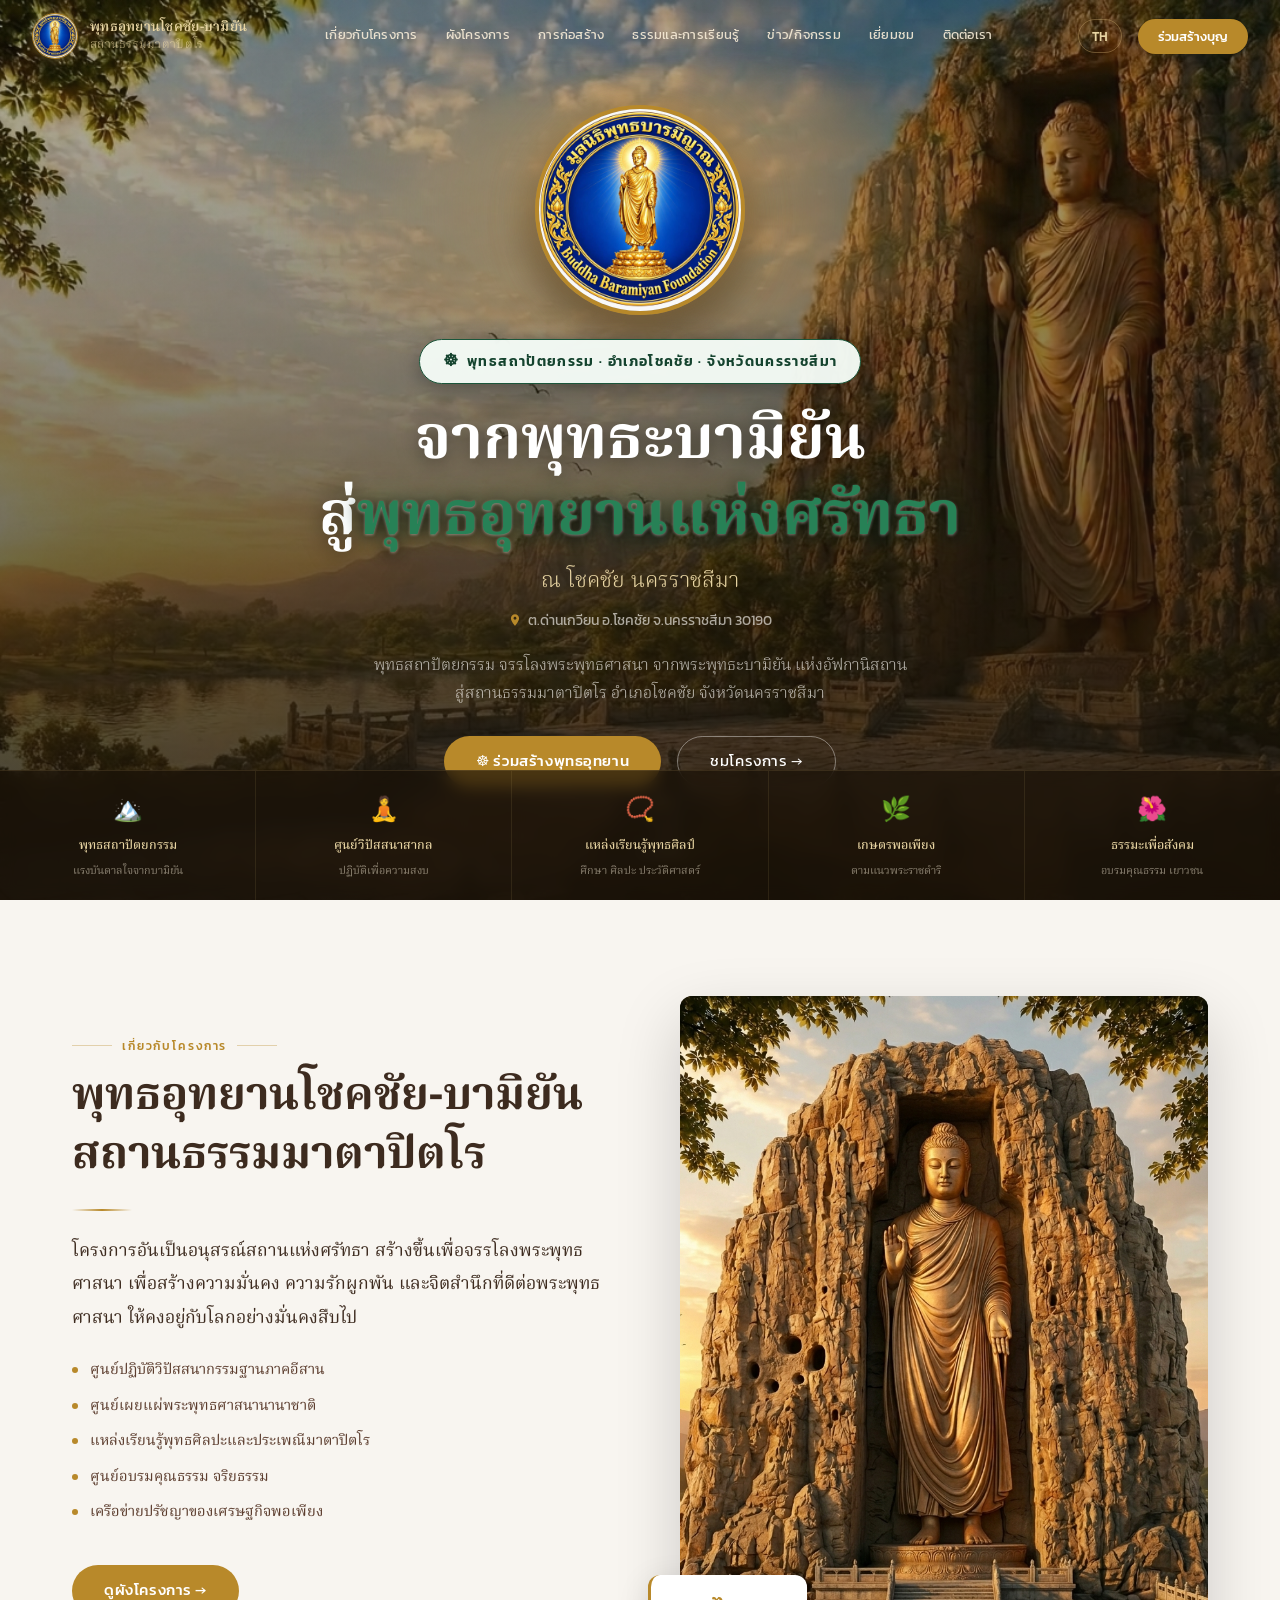
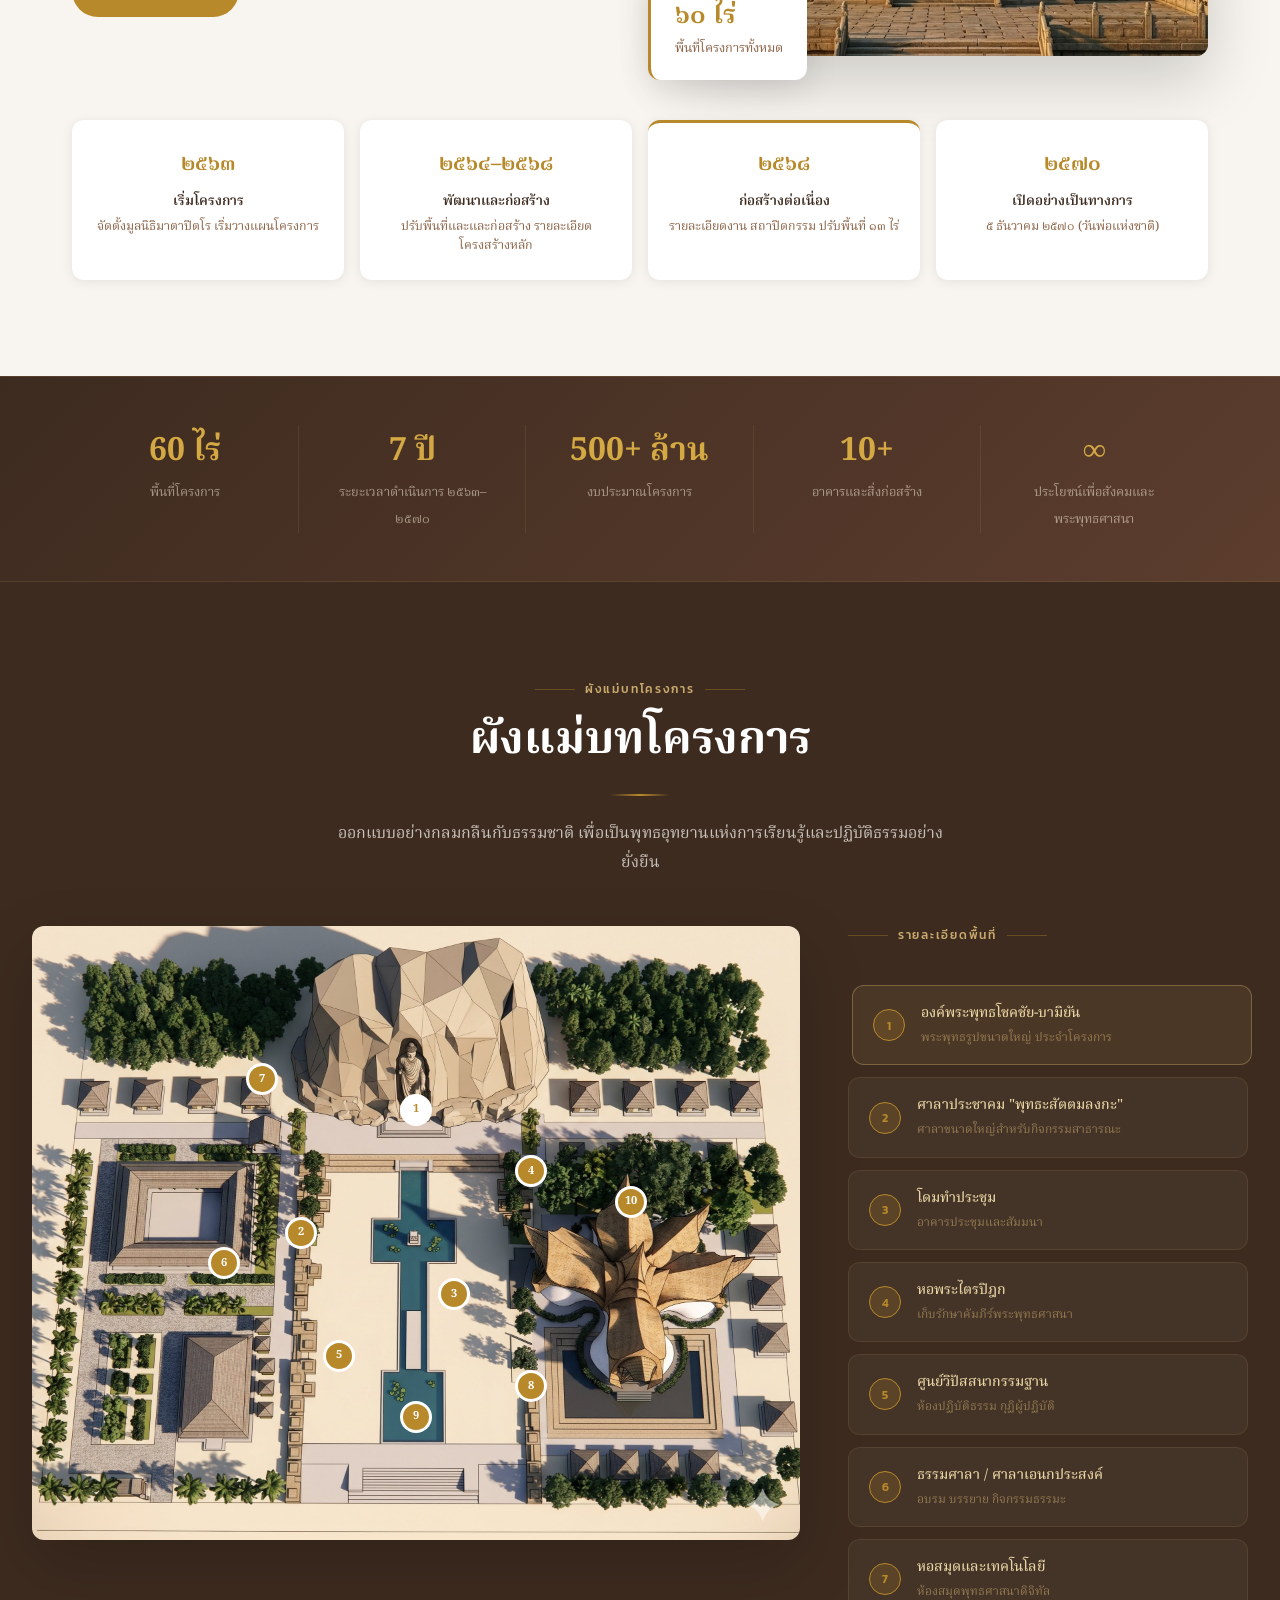
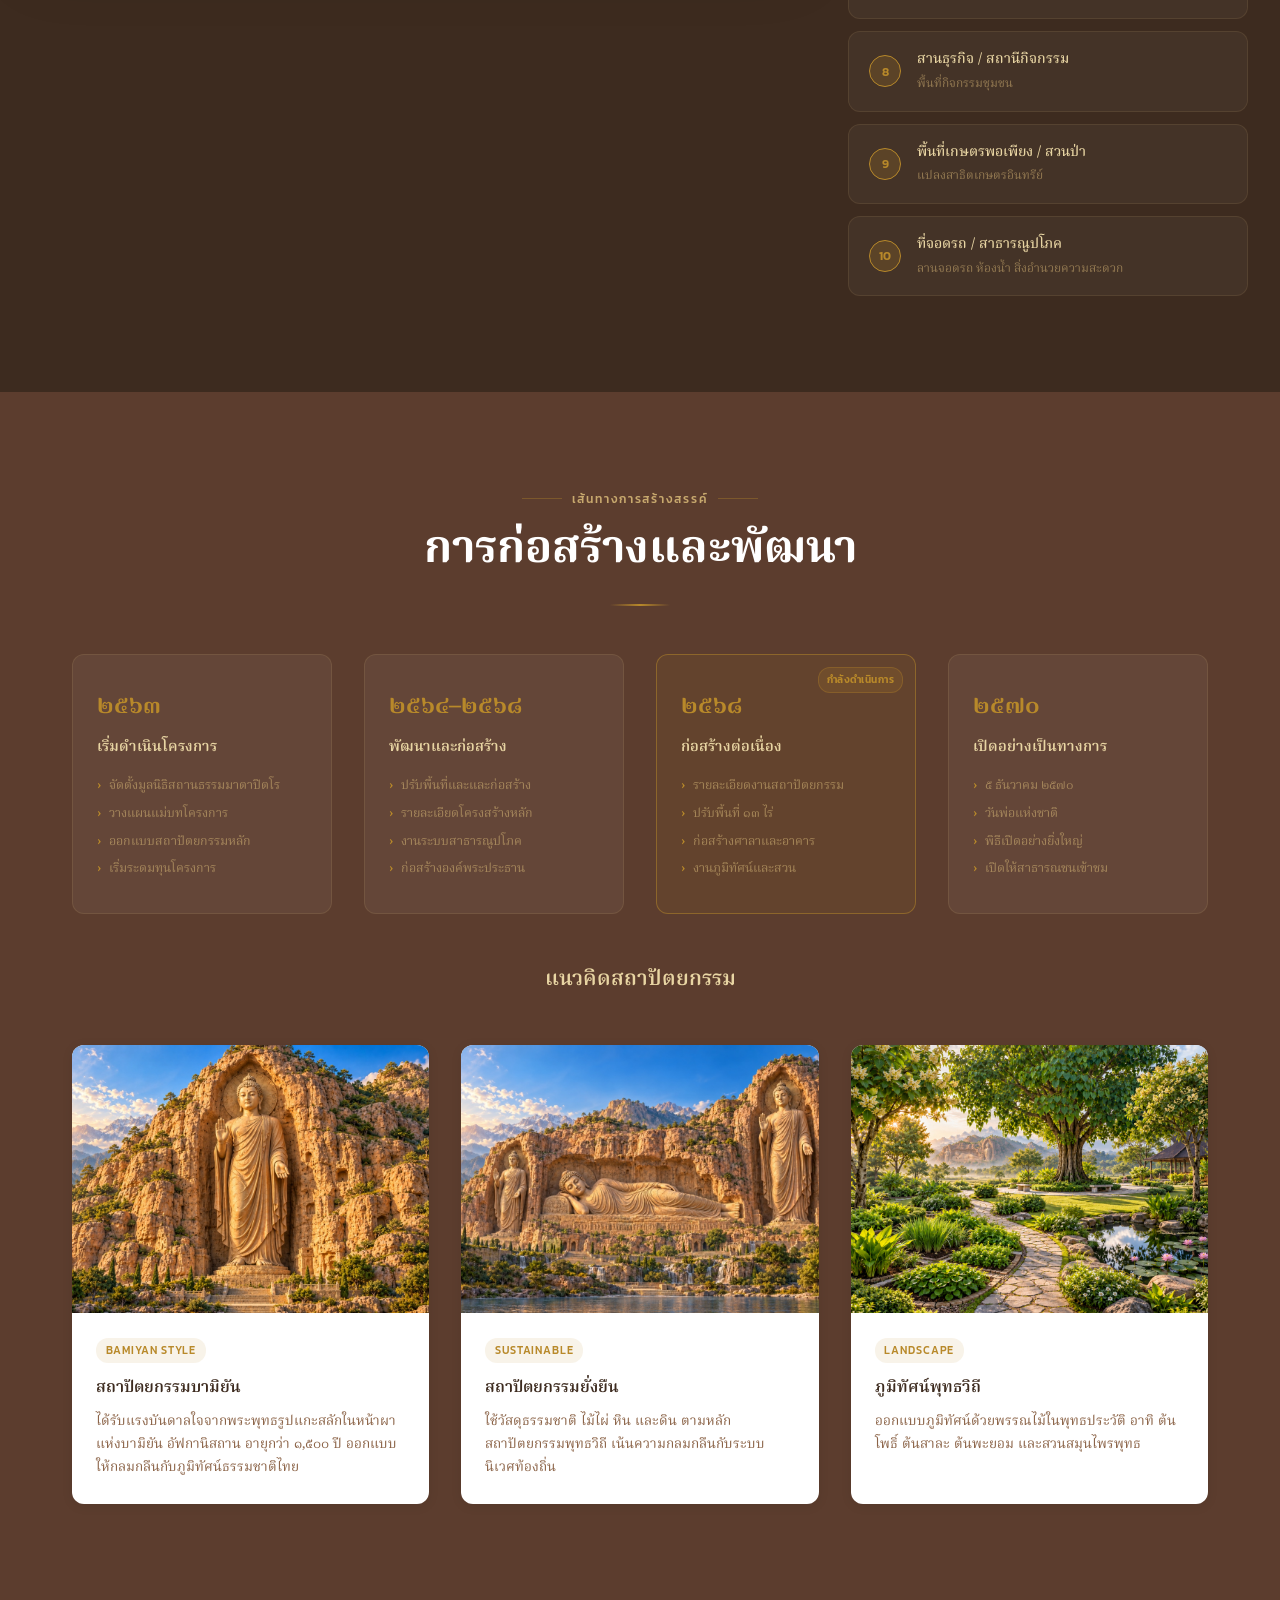
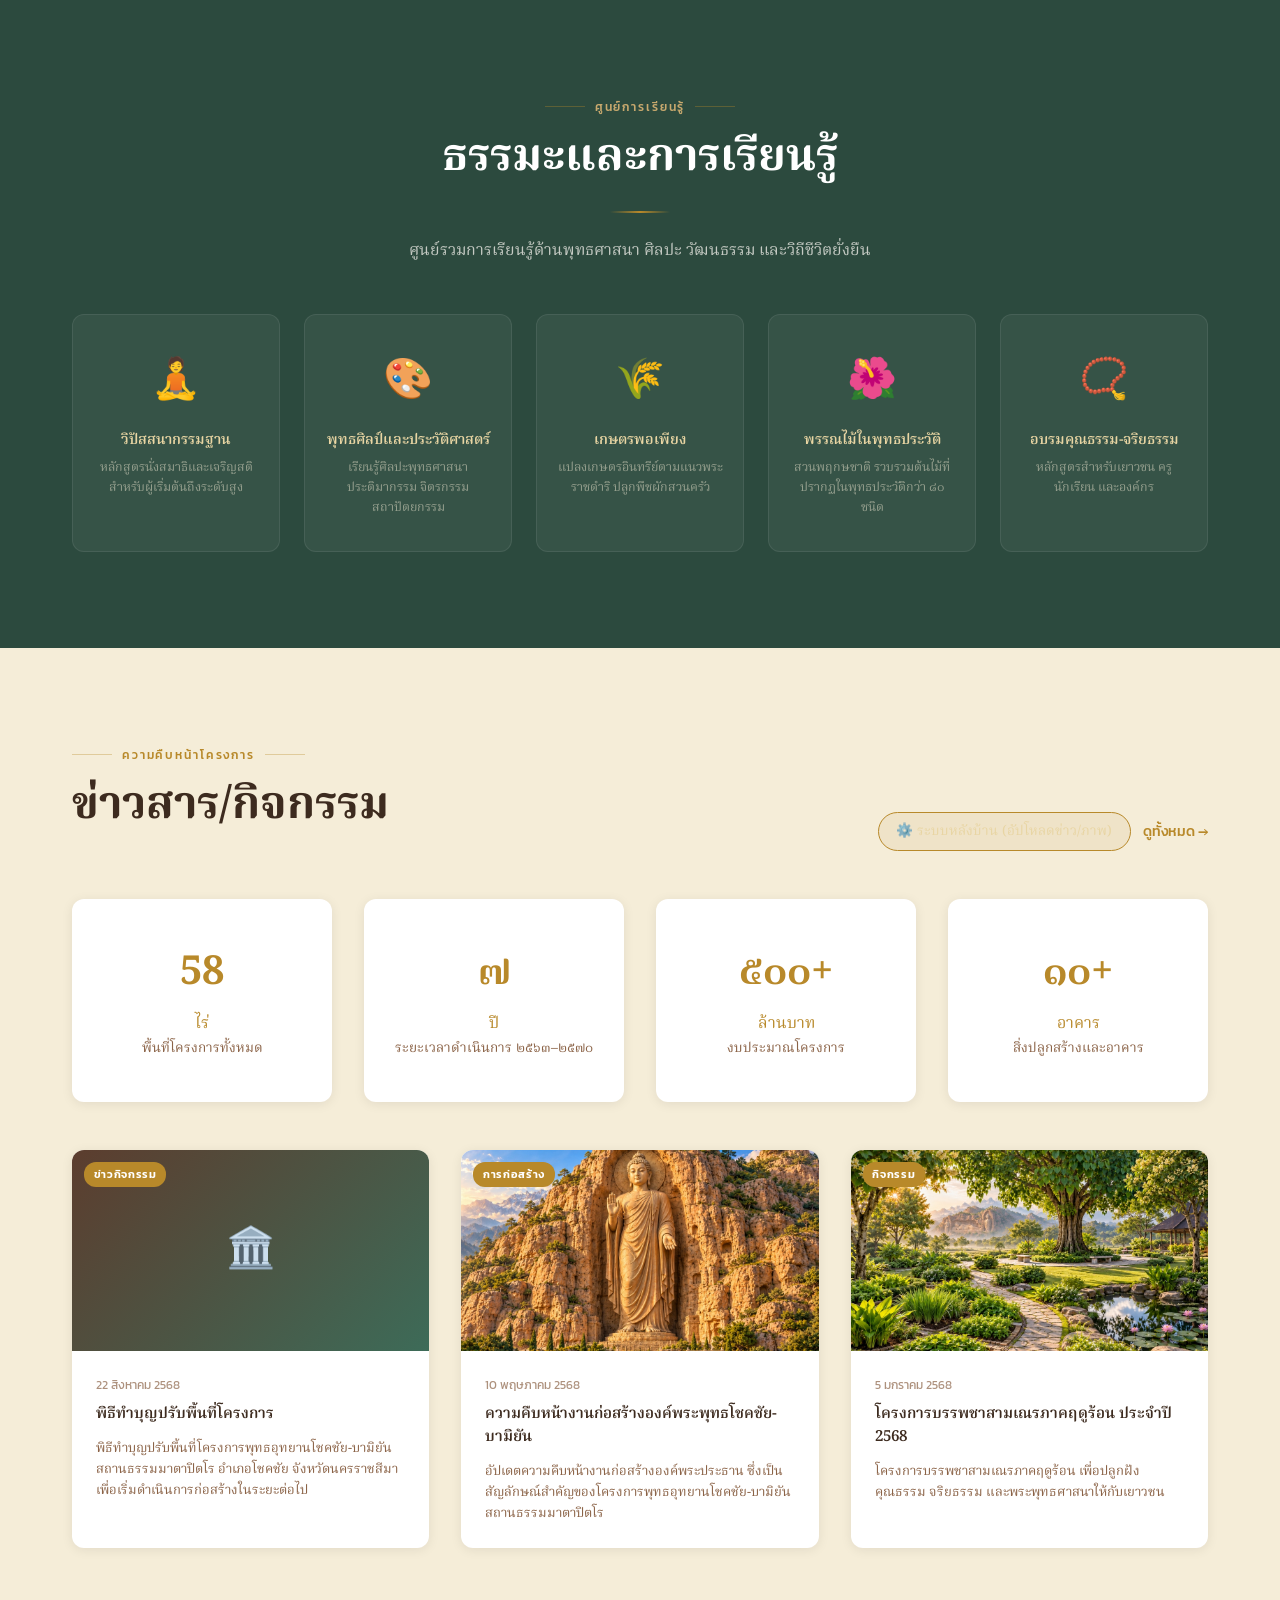
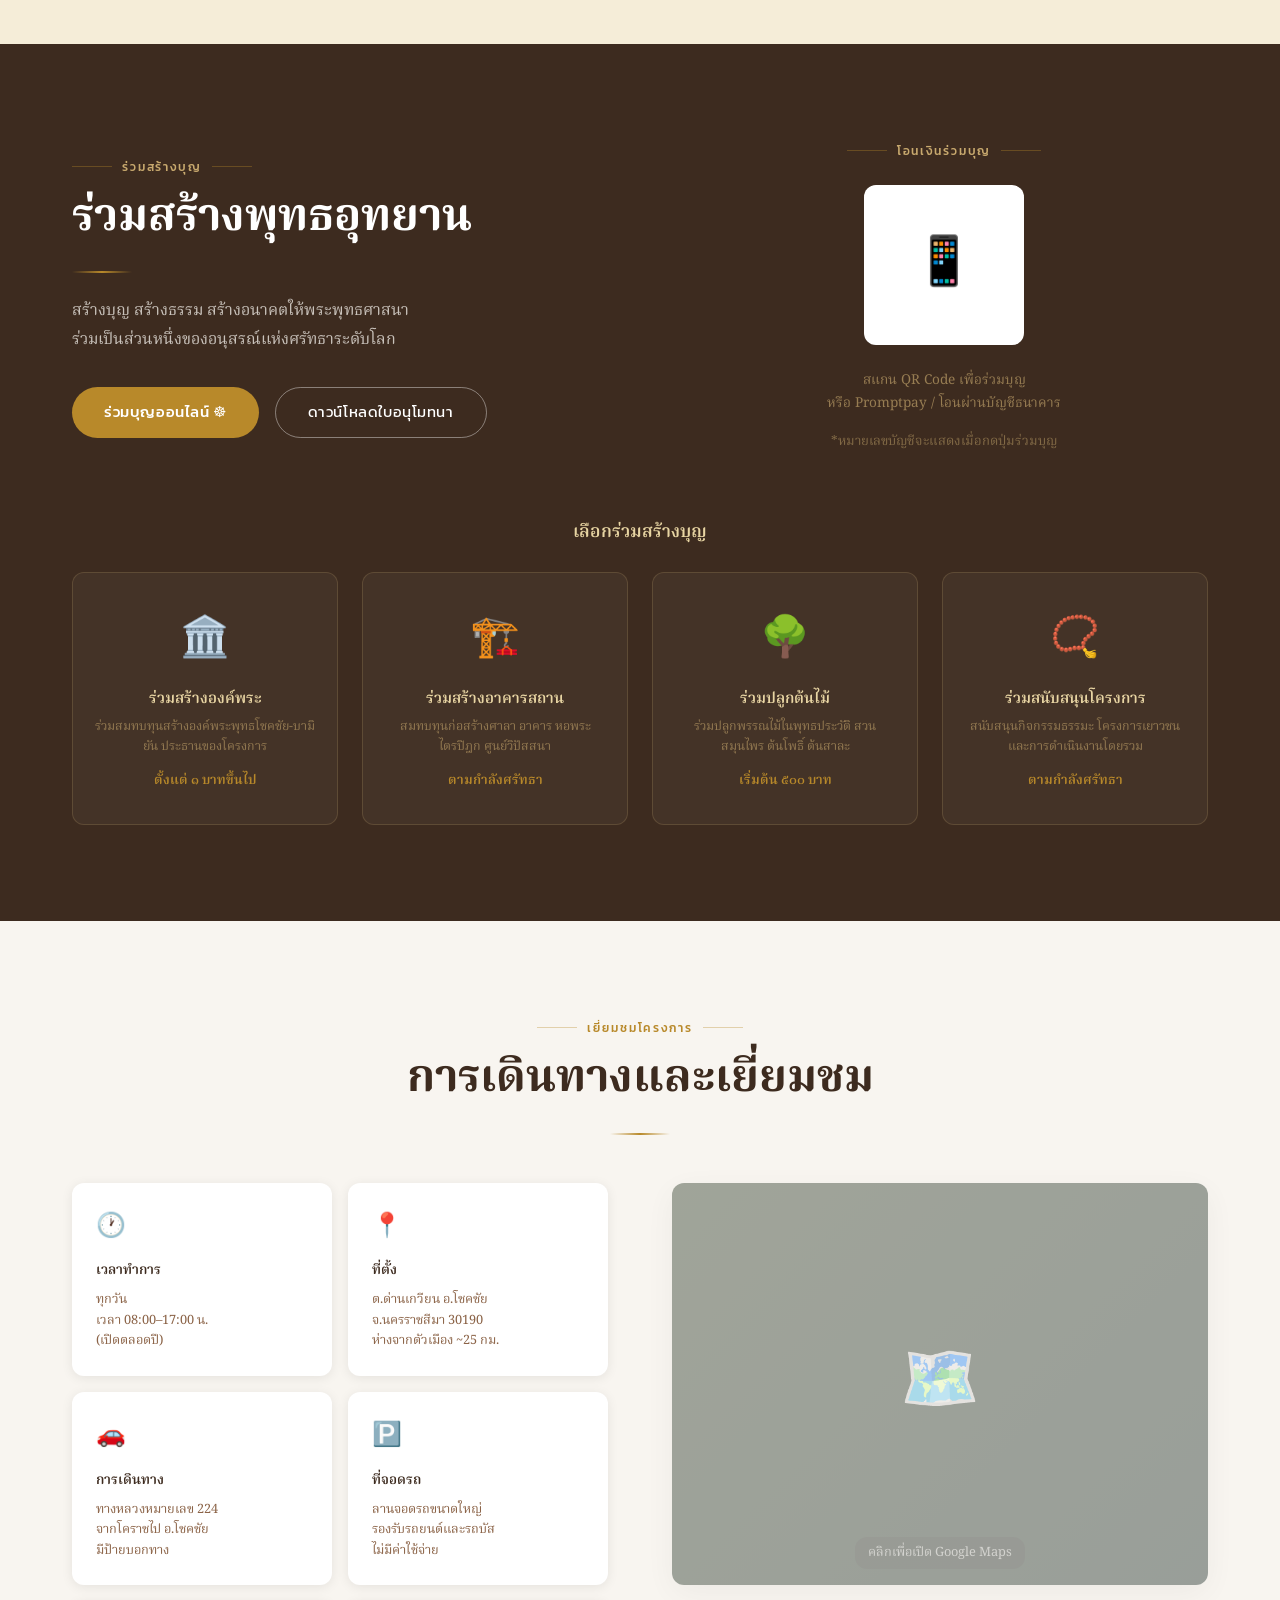
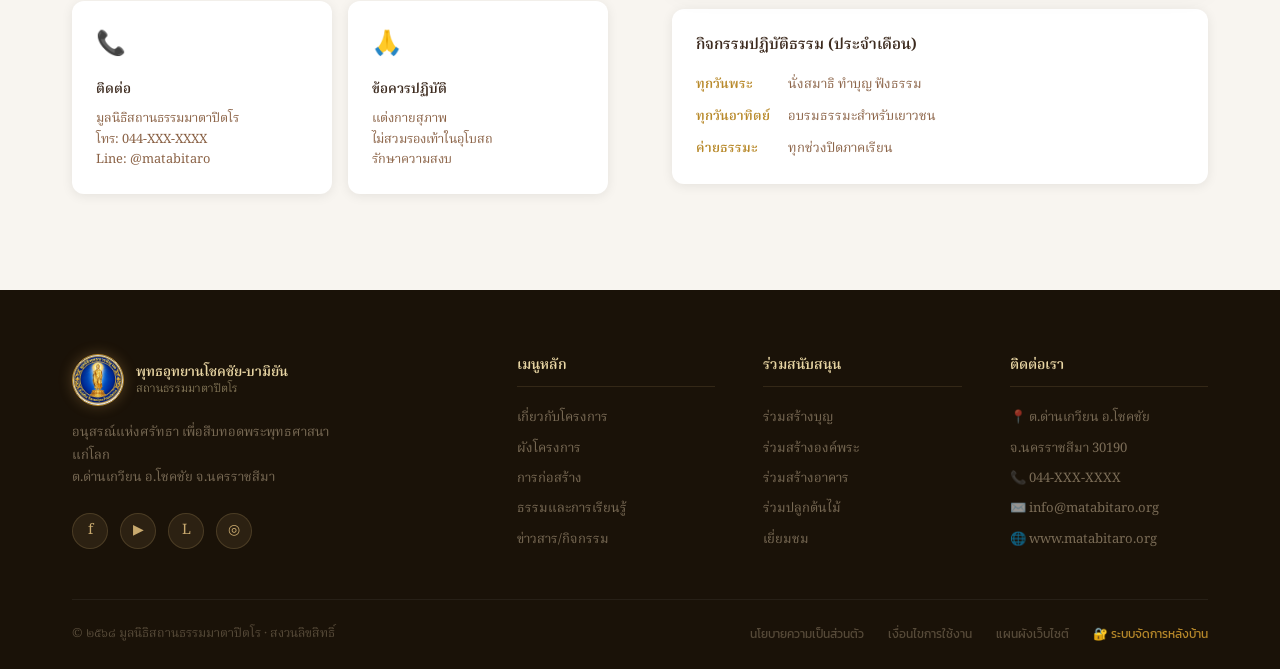
==== commit ca9dc6d2: "fix: enforce background-size cover and no-repeat on hero banner" ====
--- a/index.html
+++ b/index.html
@@ -14,6 +14,15 @@
   <link rel="stylesheet" href="css/style.css" />
   <style>
     /* Direct Priority Styles for Center Hero Elements */
+    .hero-bg {
+      position: absolute !important;
+      inset: 0 !important;
+      width: 100% !important;
+      height: 100% !important;
+      background-position: center center !important;
+      background-size: cover !important;
+      background-repeat: no-repeat !important;
+    }
     .hero-content {
       display: flex !important;
       flex-direction: column !important;
@@ -273,9 +282,8 @@
   <div class="hero-bg-gradient"></div>
   <div class="hero-particles"></div>
 
-  <!-- สามารถใส่ภาพจริงในแท็กนี้ -->
   <div class="hero-bg" id="heroBg"
-    style="background-image: url('images/hero-buddha.jpeg'), linear-gradient(135deg, #2C1810 0%, #1e3328 50%, #0d1f18 100%);">
+    style="background: linear-gradient(to bottom, rgba(26,18,8,0.3) 0%, rgba(26,18,8,0.55) 50%, rgba(26,18,8,0.85) 100%), url('images/hero-buddha.jpeg') center center / cover no-repeat !important; background-size: cover !important; background-repeat: no-repeat !important; background-position: center center !important;">
   </div>
 
   <div class="hero-content">
--- a/css/style.css
+++ b/css/style.css
@@ -186,9 +186,14 @@
 .hero-bg {
   position: absolute;
   inset: 0;
+  width: 100%;
+  height: 100%;
   background:
-    linear-gradient(to bottom, rgba(26,18,8,0.3) 0%, rgba(26,18,8,0.55) 50%, rgba(26,18,8,0.8) 100%),
-    url('images/hero-bg.jpg') center/cover no-repeat;
+    linear-gradient(to bottom, rgba(26,18,8,0.3) 0%, rgba(26,18,8,0.55) 50%, rgba(26,18,8,0.85) 100%),
+    url('../images/hero-buddha.jpeg') center center / cover no-repeat;
+  background-position: center center !important;
+  background-size: cover !important;
+  background-repeat: no-repeat !important;
   transform: scale(1.05);
   transition: transform 8s ease-out;
 }
